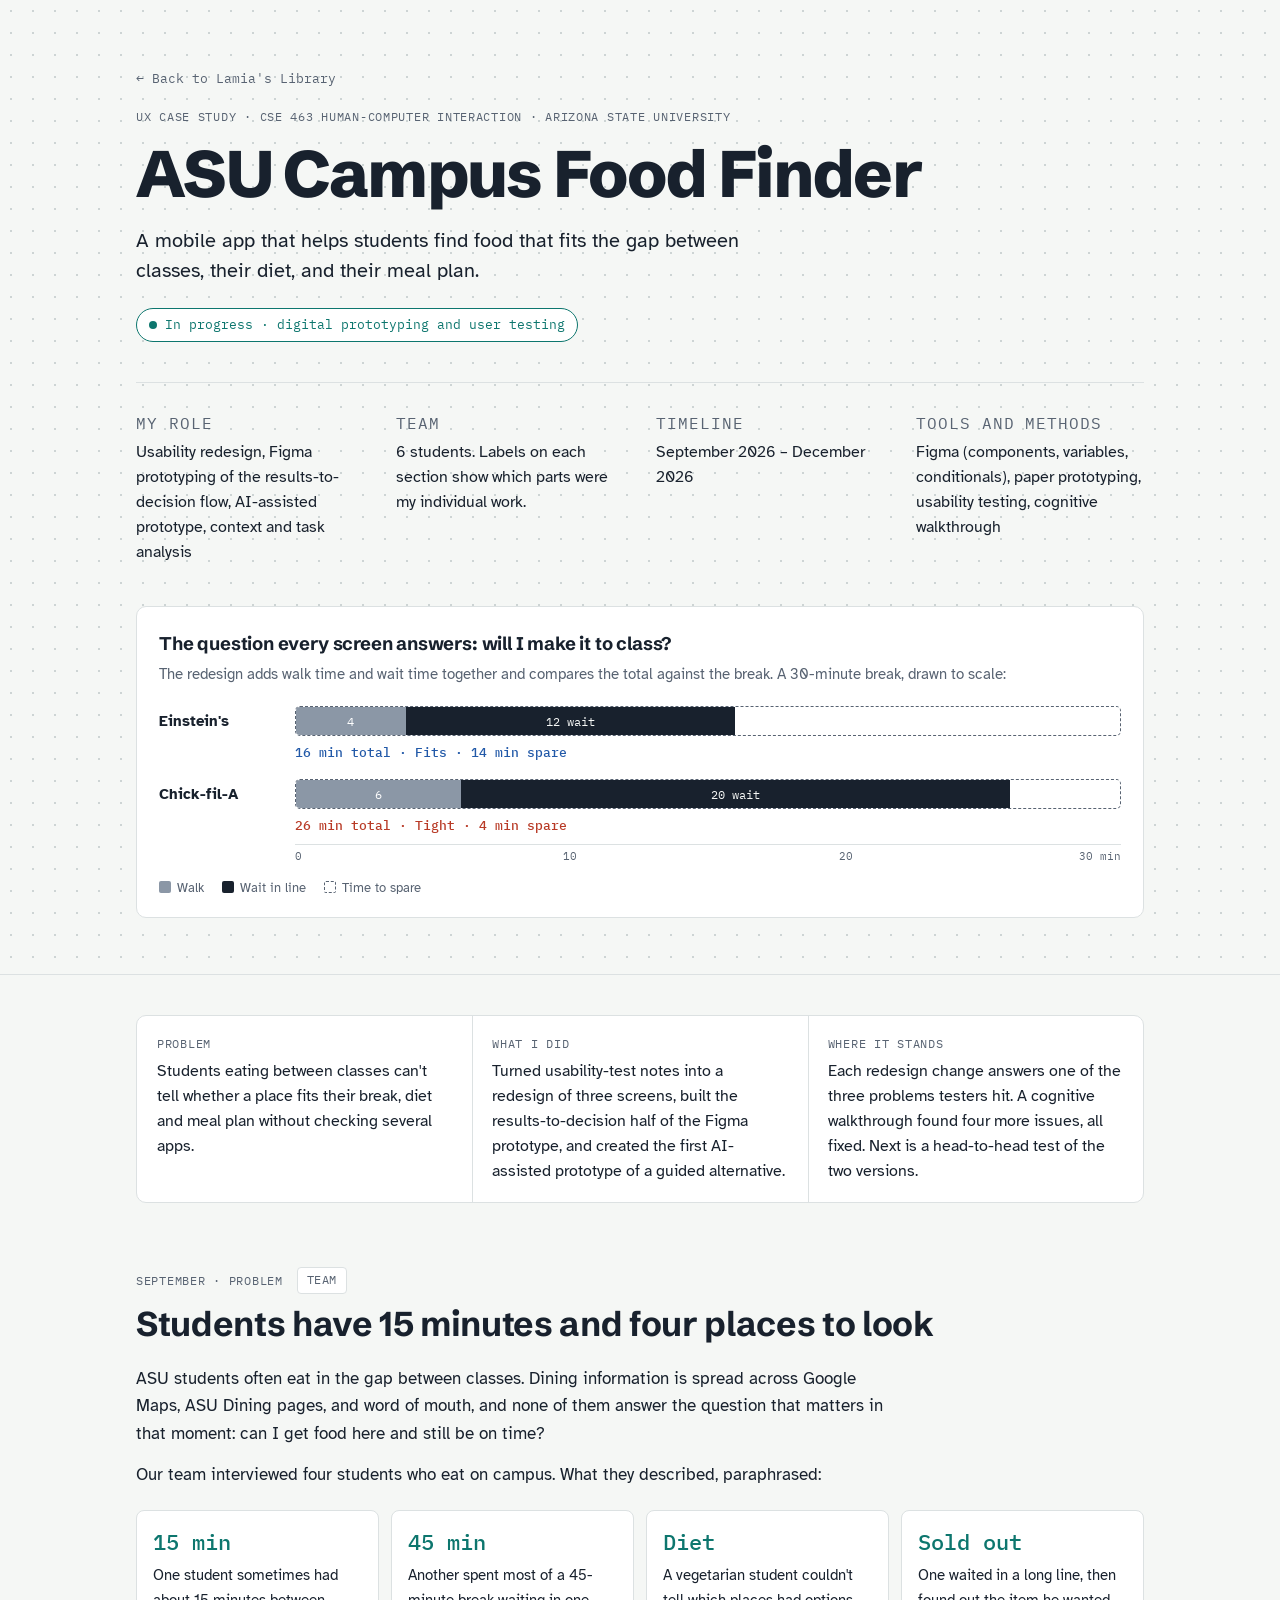
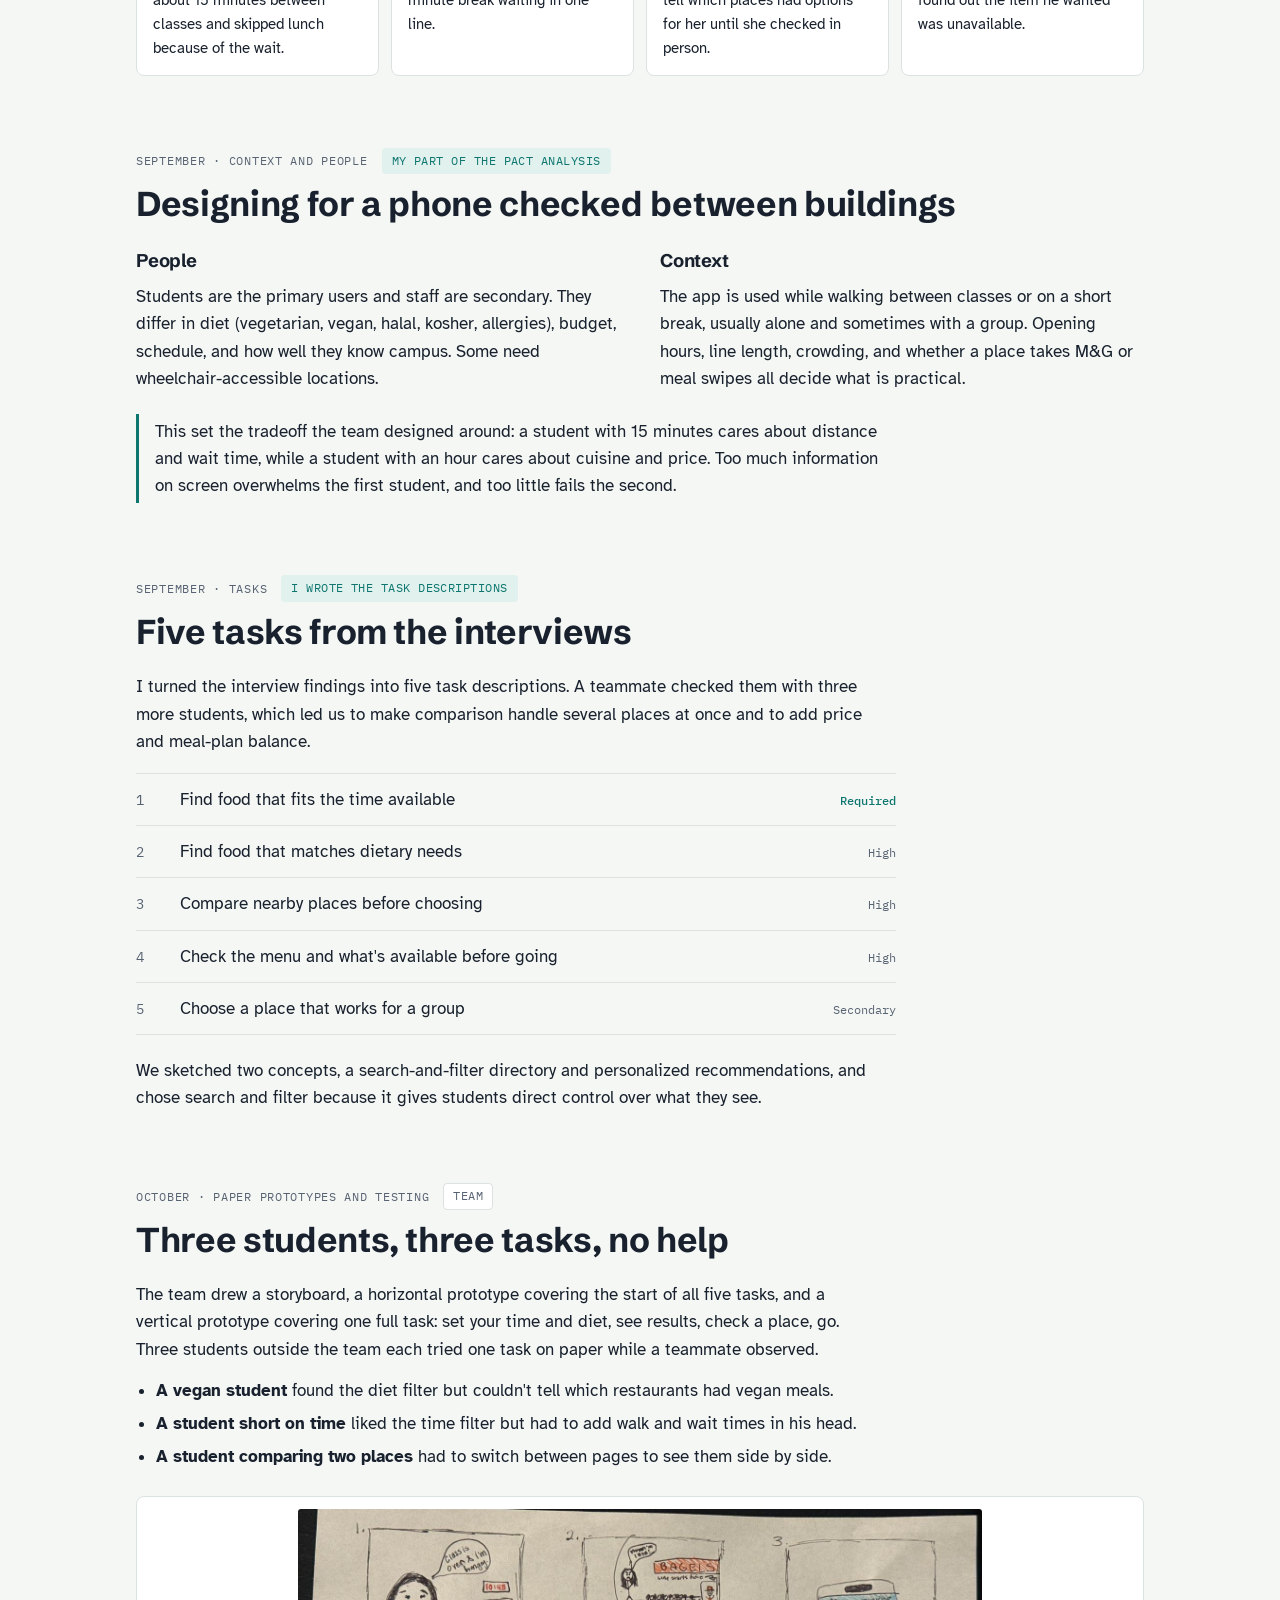
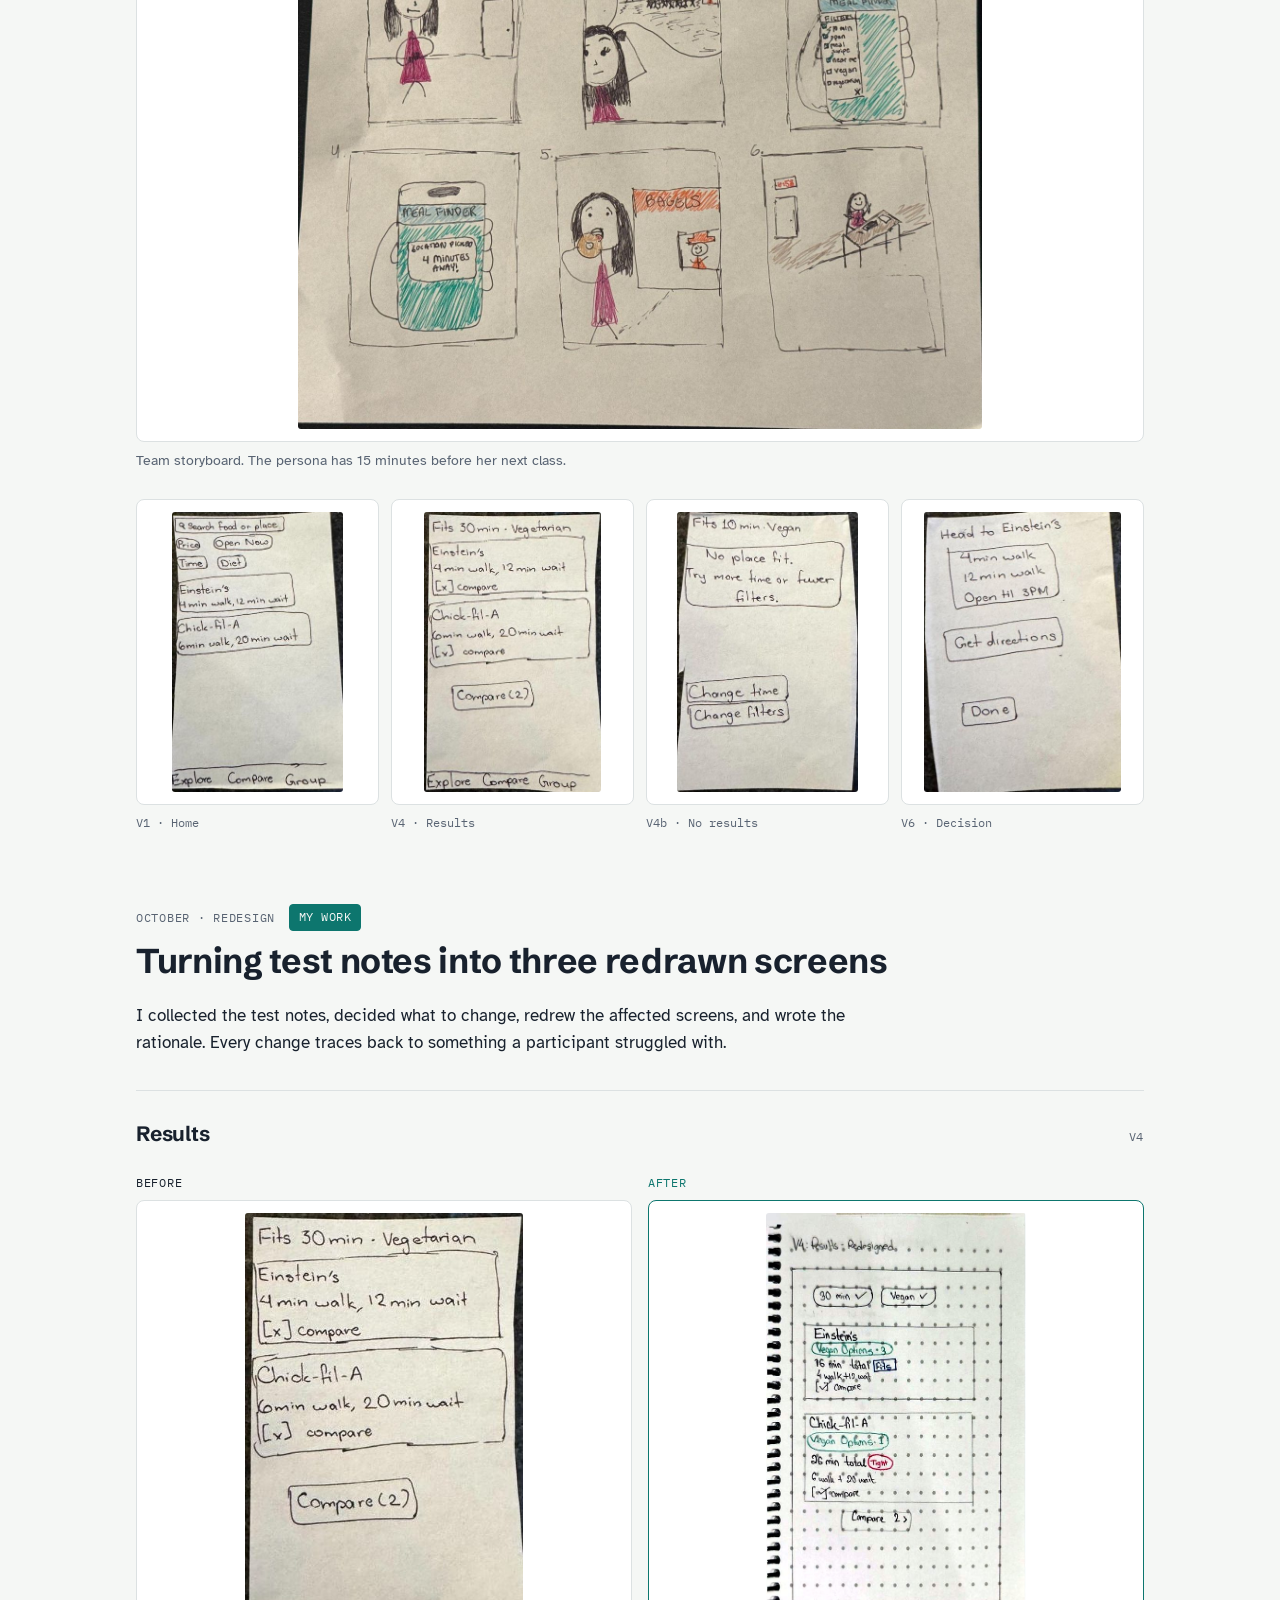
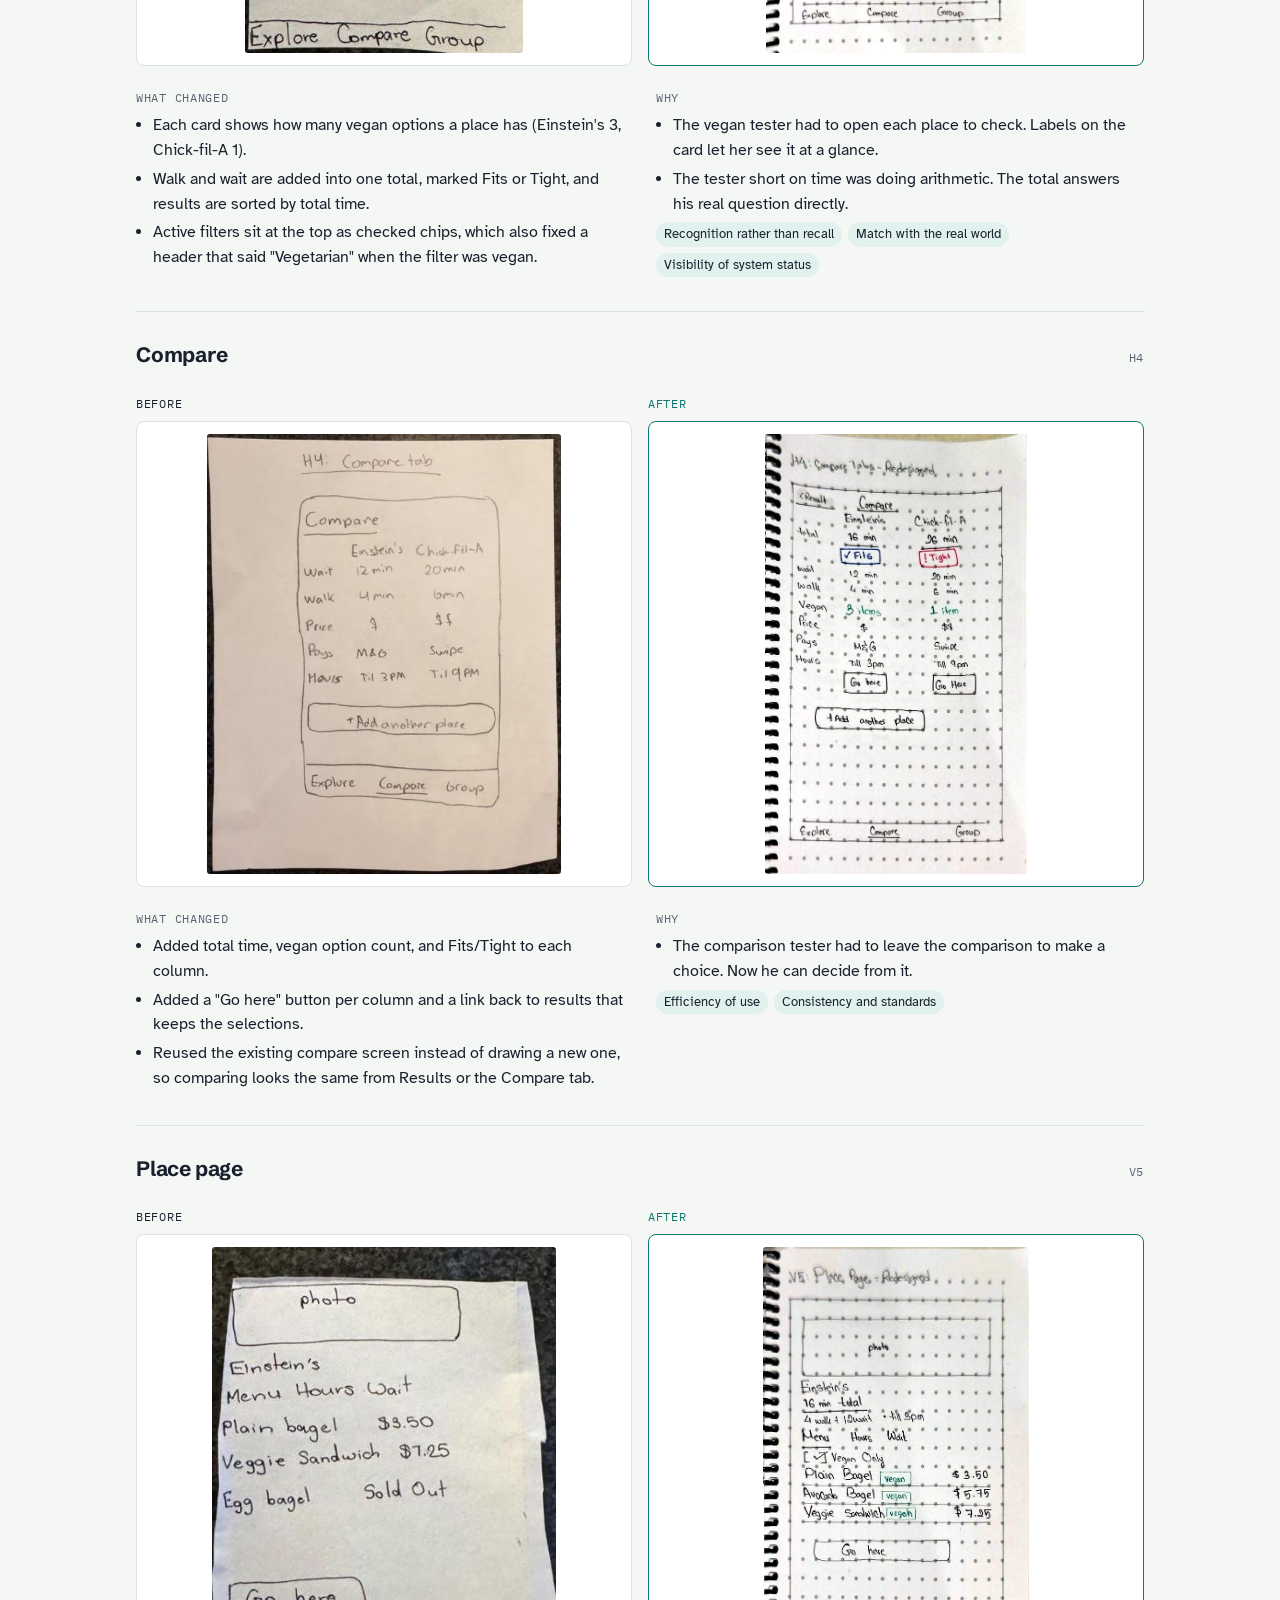
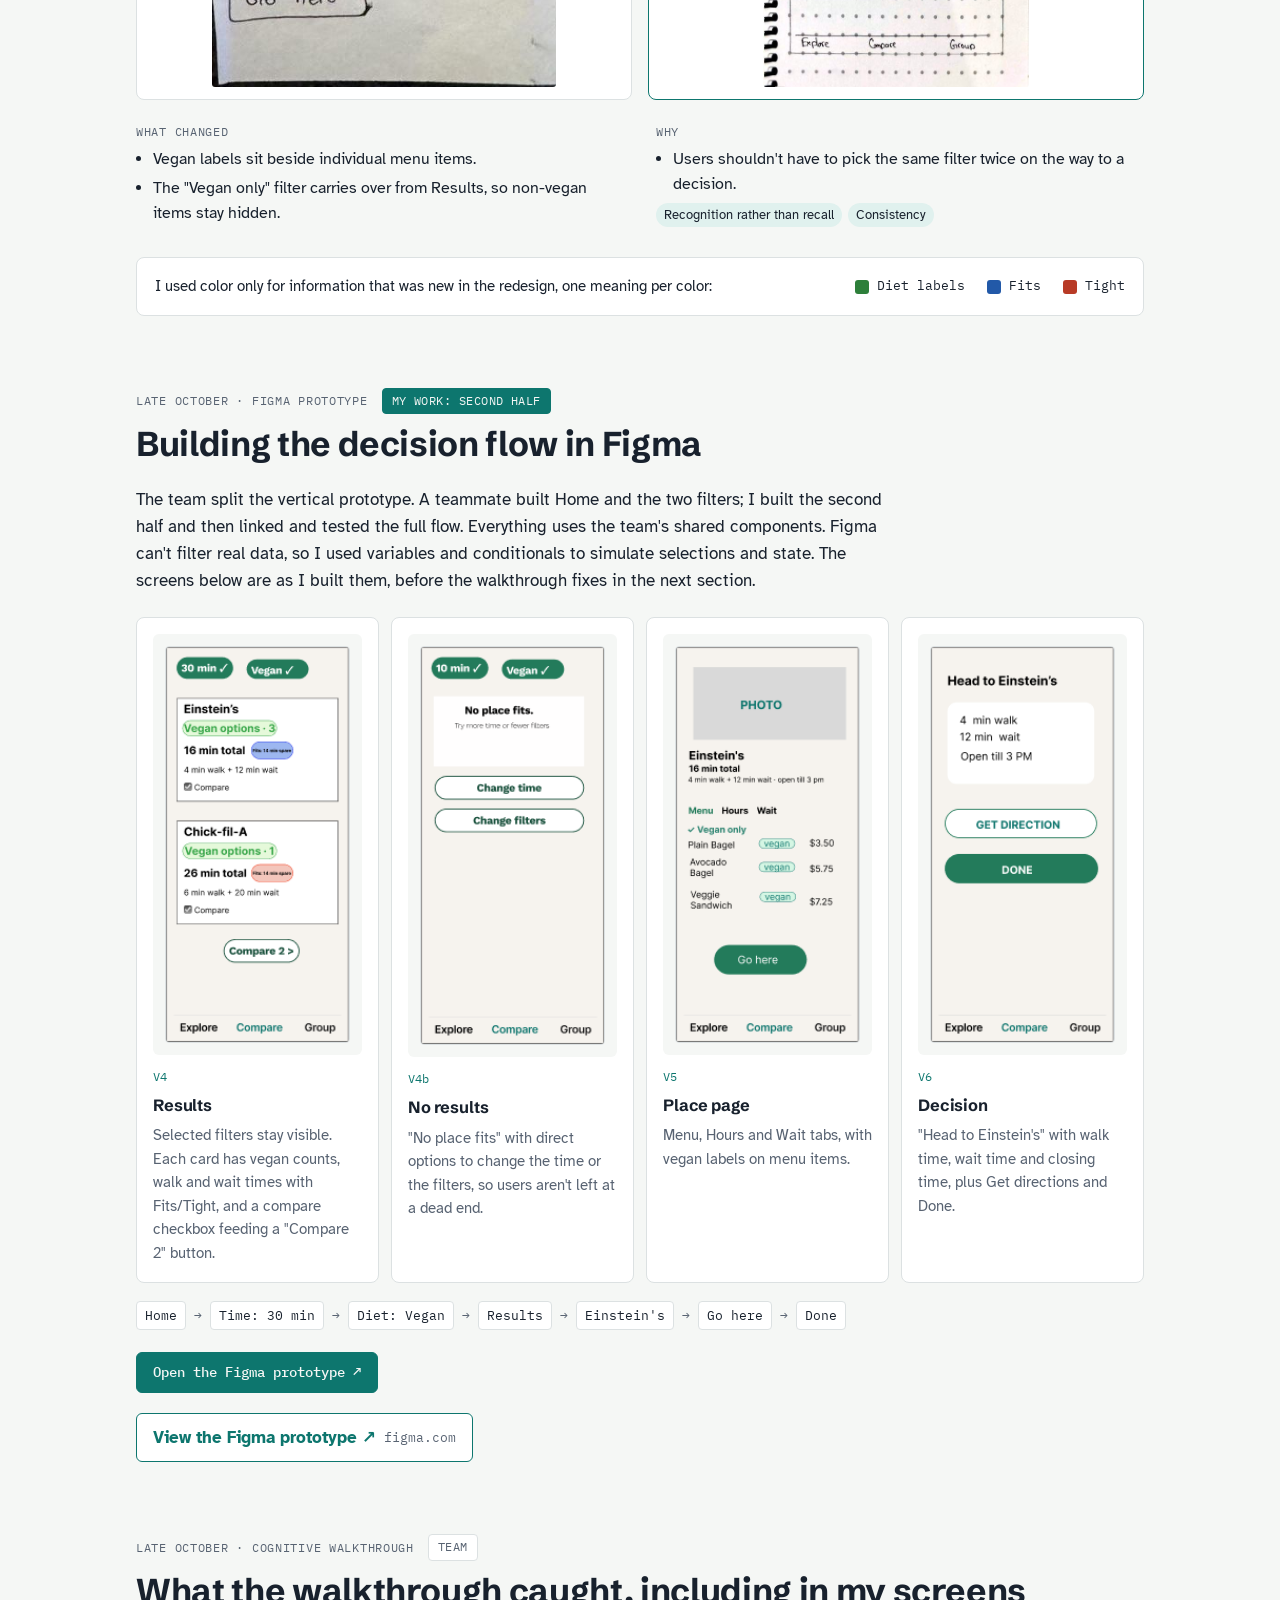
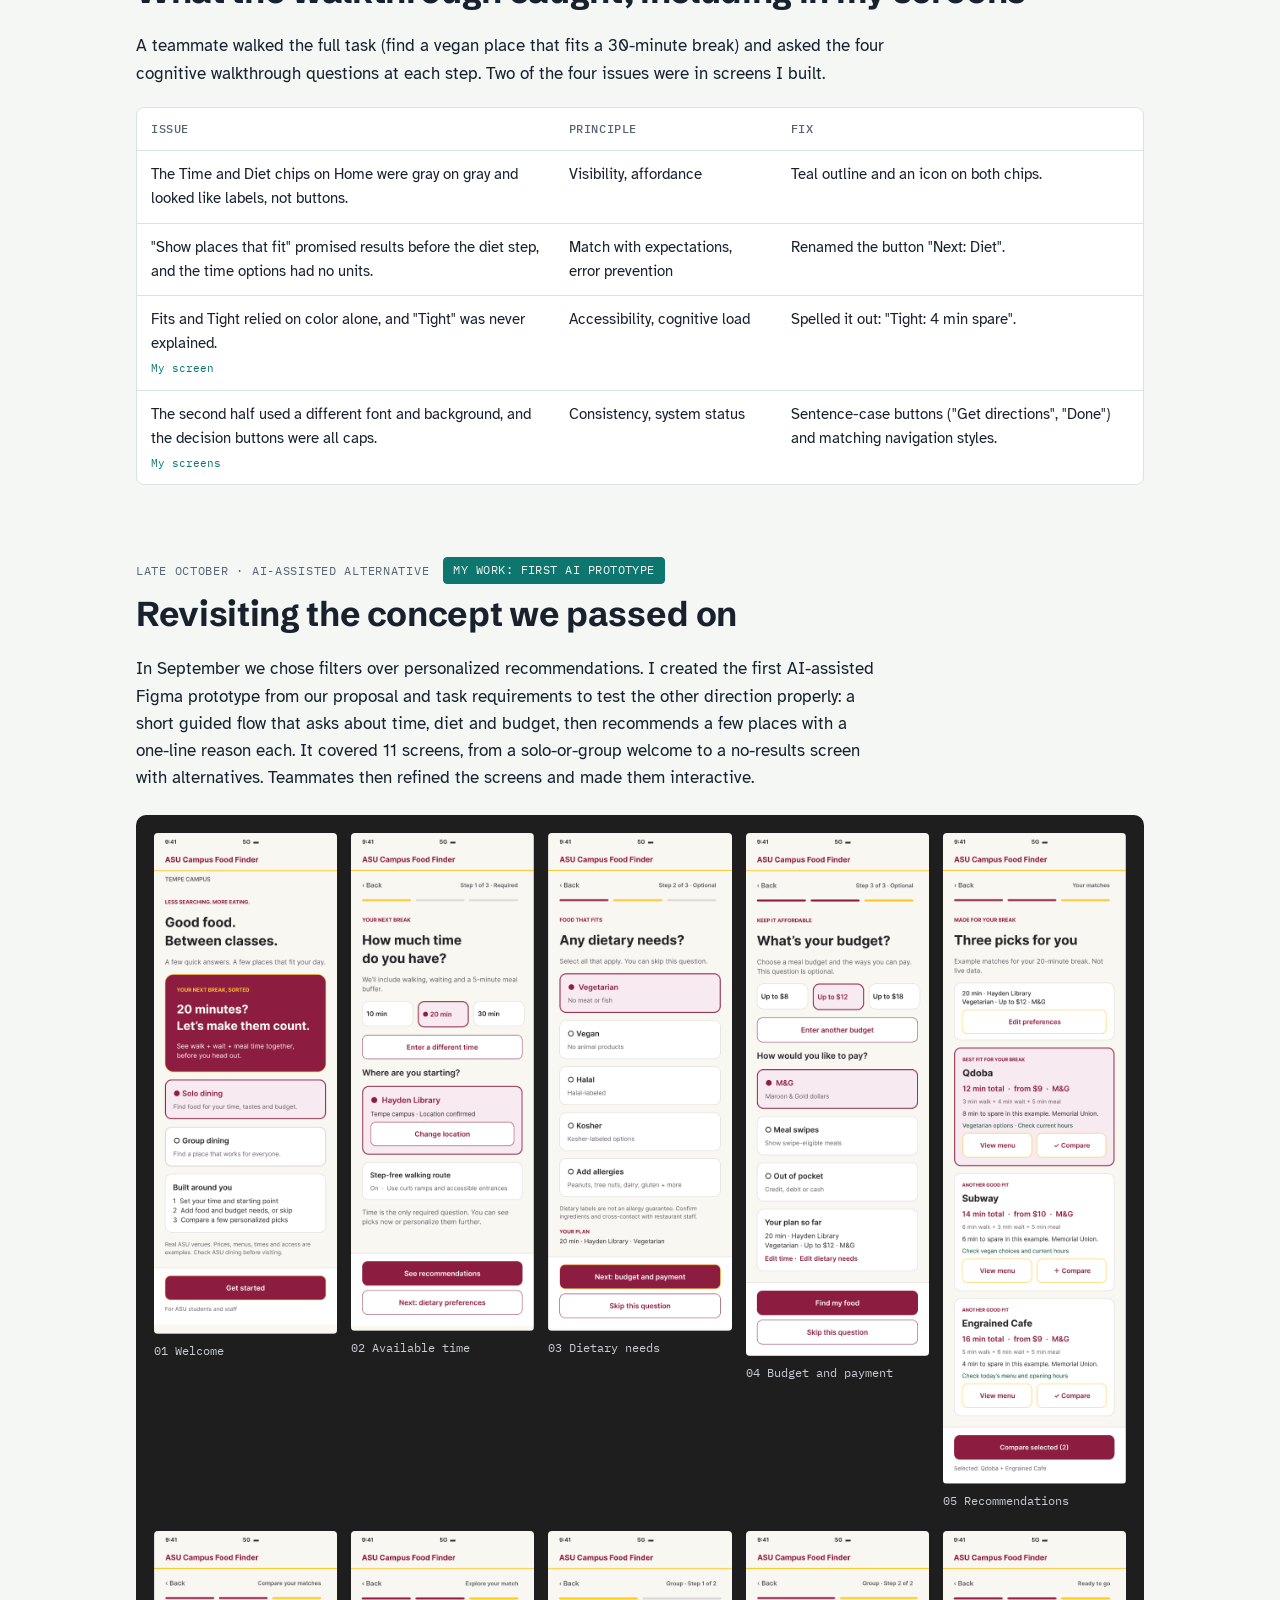
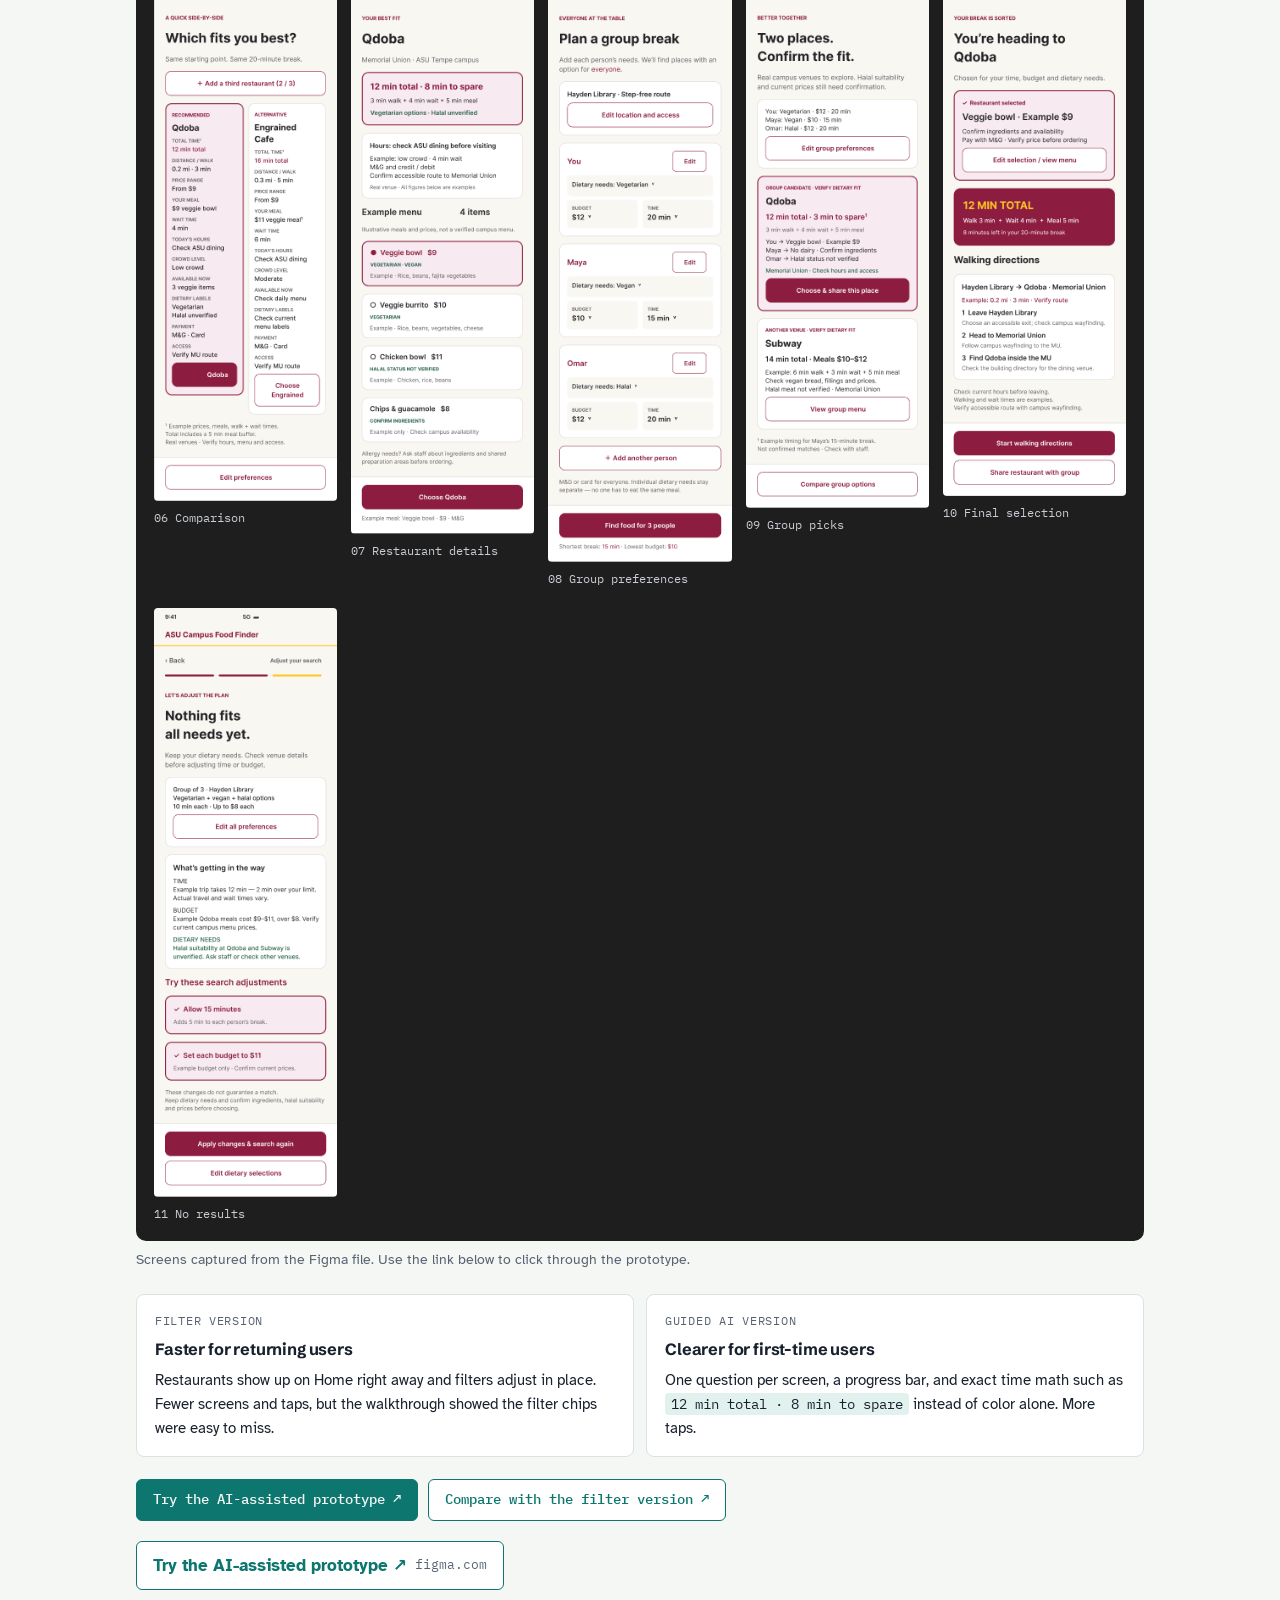
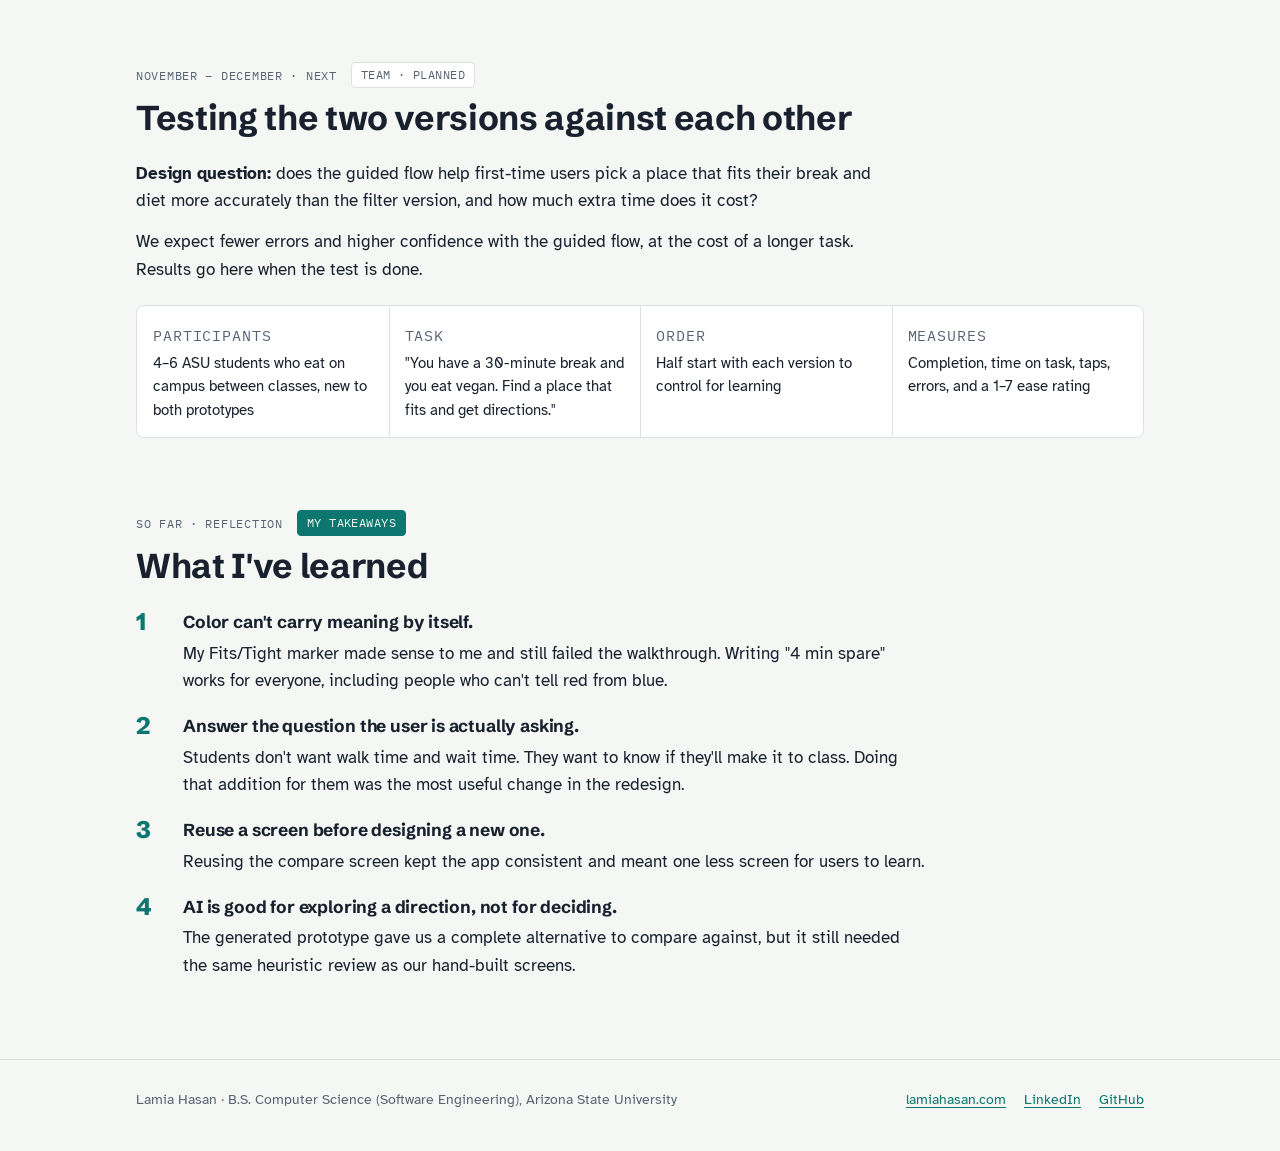
==== food-finder/index.html @ cdff6148 "Add Food Finder case study" ====
<!doctype html>
<html lang="en">
<head>
<meta charset="utf-8">
<meta name="viewport" content="width=device-width, initial-scale=1, viewport-fit=cover">
<title>ASU Campus Food Finder · Lamia Hasan</title>
<meta name="description" content="UX case study by Lamia Hasan: ASU Campus Food Finder, a mobile app that helps students find food that fits the gap between classes.">
<link rel="preconnect" href="https://fonts.googleapis.com">
<link rel="preconnect" href="https://fonts.gstatic.com" crossorigin>
<link rel="stylesheet" href="https://fonts.googleapis.com/css2?family=Atkinson+Hyperlegible:ital,wght@0,400;0,700;1,400&family=IBM+Plex+Mono:wght@400;500&family=Schibsted+Grotesk:wght@600;700;800&display=swap">
<meta property="og:title" content="ASU Campus Food Finder · UX case study by Lamia Hasan">
<meta property="og:description" content="Research, paper-prototype testing, redesign, Figma prototyping and an AI-assisted alternative for a campus food app.">
<meta property="og:type" content="article">
<meta property="og:url" content="https://lamiahasan.com/food-finder/">
<style>:root{color-scheme:light}body{margin:0}img{max-width:100%}[hidden]{display:none!important}</style>
<style>
/* Layout: one reading column on a notebook dot-grid ground, widening to full-bleed rows for before/after sketches. Section labels carry date, stage and whose work it was. */
:root {
  --paper: #f5f7f5;
  --surface: #ffffff;
  --ink: #18212d;
  --muted: #586372;
  --rule: #dce1e2;
  --dot: #cdd4d4;
  --accent: #0d766e;
  --accent-soft: #e0f1ee;
  --diet: #2d7f3a;
  --fits: #2259a8;
  --tight: #b83a26;
  --walk: #8b97a6;
  --canvas: #1e1e1e;
  --canvas-text: #c9ced4;
  --f-display: "Schibsted Grotesk", "Helvetica Neue", Arial, sans-serif;
  --f-body: "Atkinson Hyperlegible", "Segoe UI", system-ui, sans-serif;
  --f-mono: "IBM Plex Mono", ui-monospace, "SF Mono", Menlo, monospace;
}
@media (prefers-color-scheme: dark) {
  :root:not([data-theme="light"]) {
    --paper: #12161b; --surface: #1a2027; --ink: #e6e9ed; --muted: #9ba5b2; --rule: #2b333c; --dot: #252c34;
    --accent: #45c2b1; --accent-soft: #163330; --diet: #6fc27c; --fits: #7ea9ee; --tight: #f08a74; --walk: #6c7888;
    color-scheme: dark;
  }
}
:root[data-theme="dark"] {
  --paper: #12161b; --surface: #1a2027; --ink: #e6e9ed; --muted: #9ba5b2; --rule: #2b333c; --dot: #252c34;
  --accent: #45c2b1; --accent-soft: #163330; --diet: #6fc27c; --fits: #7ea9ee; --tight: #f08a74; --walk: #6c7888;
  color-scheme: dark;
}

* { box-sizing: border-box; }
body {
  background: var(--paper);
  color: var(--ink);
  font-family: var(--f-body);
  font-size: 1.0625rem;
  line-height: 1.6;
  -webkit-font-smoothing: antialiased;
}
.wrap {
  max-width: 1040px;
  margin: 0 auto;
  padding-left: max(16px, env(safe-area-inset-left, 0px));
  padding-right: max(16px, env(safe-area-inset-right, 0px));
}
.col { max-width: 68ch; }
h1, h2, h3 { font-family: var(--f-display); text-wrap: balance; margin: 0; letter-spacing: -0.01em; }
p { margin: 0; }
a { color: var(--accent); text-underline-offset: 3px; }
a:focus-visible { outline: 2px solid var(--accent); outline-offset: 3px; border-radius: 2px; }
.mono { font-family: var(--f-mono); }
.label {
  font-family: var(--f-mono); font-size: 0.75rem; letter-spacing: 0.06em; text-transform: uppercase; color: var(--muted);
}

/* Hero */
.hero {
  background-image: radial-gradient(var(--dot) 1.2px, transparent 1.3px);
  background-size: 22px 22px;
  border-bottom: 1px solid var(--rule);
}
.hero .wrap { padding-block: 64px 56px; display: grid; gap: 40px; }
.hero h1 { font-size: clamp(2.4rem, 6vw, 4.1rem); font-weight: 800; line-height: 1.02; letter-spacing: -0.025em; }
.lede { font-size: 1.25rem; line-height: 1.5; max-width: 52ch; margin-top: 18px; }
.status {
  display: inline-flex; align-items: center; gap: 8px; margin-top: 22px;
  font-family: var(--f-mono); font-size: 0.8rem; padding: 6px 12px; border-radius: 999px;
  border: 1px solid var(--accent); color: var(--accent); background: var(--surface);
}
.status::before { content: ""; width: 8px; height: 8px; border-radius: 50%; background: var(--accent); }
.meta {
  display: grid; grid-template-columns: repeat(auto-fit, minmax(200px, 1fr)); gap: 20px 32px;
  border-top: 1px solid var(--rule); padding-top: 24px;
}
.meta div { min-width: 0; }
.meta p { margin-top: 4px; font-size: 0.98rem; }

/* Time budget: the app's core idea, drawn to scale (30-minute break) */
.budget { background: var(--surface); border: 1px solid var(--rule); border-radius: 10px; padding: 22px 22px 18px; }
.budget h2 { font-size: 1.15rem; font-weight: 700; }
.budget > p { color: var(--muted); font-size: 0.95rem; margin-top: 4px; }
.brows { display: grid; gap: 16px; margin-top: 20px; }
.brow { display: grid; grid-template-columns: 7.5rem 1fr; gap: 6px 16px; align-items: center; }
.brow .name { font-weight: 700; font-size: 0.95rem; }
.bar { display: flex; height: 30px; border-radius: 5px; overflow: hidden; border: 1px dashed var(--muted); }
.seg { display: flex; align-items: center; justify-content: center; font-family: var(--f-mono); font-size: 0.75rem; white-space: nowrap; overflow: hidden; }
.seg.walk { background: var(--walk); color: #fff; }
.seg.wait { background: var(--ink); color: var(--paper); }
.seg.spare { color: var(--muted); }
.verdict { grid-column: 2; font-family: var(--f-mono); font-size: 0.82rem; font-weight: 500; }
.verdict.fits { color: var(--fits); }
.verdict.tight { color: var(--tight); }
.scale { display: grid; grid-template-columns: 7.5rem 1fr; gap: 16px; margin-top: 8px; }
.ticks { position: relative; height: 1.2rem; border-top: 1px solid var(--rule); }
.ticks span { position: absolute; top: 3px; white-space: nowrap; transform: translateX(-50%); font-family: var(--f-mono); font-size: 0.7rem; color: var(--muted); }
.ticks span:first-child { transform: none; }
.ticks span:last-child { transform: translateX(-100%); }
.key { display: flex; flex-wrap: wrap; gap: 6px 18px; margin-top: 14px; font-size: 0.82rem; color: var(--muted); }
.key i { display: inline-block; width: 12px; height: 12px; border-radius: 2px; margin-right: 6px; vertical-align: -1px; }

/* Sections */
section { padding-block: 64px 8px; }
.shead { display: grid; gap: 10px; margin-bottom: 22px; }
.shead .row { display: flex; flex-wrap: wrap; gap: 8px 14px; align-items: center; }
.shead h2 { font-size: clamp(1.6rem, 3.2vw, 2.15rem); font-weight: 700; line-height: 1.15; }
.who {
  font-family: var(--f-mono); font-size: 0.72rem; letter-spacing: 0.04em; text-transform: uppercase;
  padding: 3px 9px; border-radius: 4px; border: 1px solid var(--accent); white-space: nowrap;
}
.who.mine { background: var(--accent); color: var(--paper); }
.who.team { color: var(--muted); border-color: var(--rule); background: var(--surface); }
.who.part { color: var(--accent); background: var(--accent-soft); border-color: transparent; }
.prose { display: grid; gap: 14px; }
.prose ul { margin: 0; padding-left: 1.2em; display: grid; gap: 6px; }
h3 { font-size: 1.15rem; font-weight: 700; }

.evidence { display: grid; grid-template-columns: repeat(auto-fit, minmax(220px, 1fr)); gap: 12px; margin-top: 22px; }
.evidence div { background: var(--surface); border: 1px solid var(--rule); border-radius: 8px; padding: 14px 16px; font-size: 0.95rem; }
.evidence b { display: block; font-family: var(--f-mono); font-weight: 500; font-size: 1.35rem; margin-bottom: 4px; color: var(--accent); }

.twocol { display: grid; grid-template-columns: repeat(auto-fit, minmax(260px, 1fr)); gap: 24px 40px; margin-top: 8px; }
.twocol > div { min-width: 0; display: grid; gap: 8px; align-content: start; }
.callout { border-left: 3px solid var(--accent); padding: 4px 0 4px 16px; margin-top: 22px; max-width: 68ch; }

.tasks { list-style: none; margin: 18px 0 0; padding: 0; border-top: 1px solid var(--rule); max-width: 760px; }
.tasks li { display: grid; grid-template-columns: 2rem 1fr auto; gap: 12px; padding: 12px 0; border-bottom: 1px solid var(--rule); align-items: baseline; }
.tasks .n { font-family: var(--f-mono); color: var(--muted); font-size: 0.85rem; }
.tasks .pri { font-family: var(--f-mono); font-size: 0.75rem; color: var(--muted); text-align: right; }
.tasks .pri.req { color: var(--accent); font-weight: 500; }

/* Figures */
figure { margin: 0; }
.frame { background: var(--surface); border: 1px solid var(--rule); border-radius: 8px; padding: 12px; display: flex; justify-content: center; align-items: center; }
.frame img { display: block; width: auto; max-width: 100%; height: auto; max-height: 440px; border-radius: 3px; }
figcaption { font-size: 0.88rem; color: var(--muted); margin-top: 8px; }
.wide { margin-top: 26px; }
.wide .frame img { max-height: 520px; }
.strip { display: grid; grid-template-columns: repeat(4, minmax(0, 1fr)); gap: 12px; margin-top: 26px; }
.strip .frame img { max-height: 280px; }
.strip figcaption { font-family: var(--f-mono); font-size: 0.75rem; }

.ba { display: grid; gap: 22px; margin-top: 34px; padding-top: 26px; border-top: 1px solid var(--rule); }
.ba:first-of-type { border-top: 0; padding-top: 0; }
.ba-head { display: flex; flex-wrap: wrap; justify-content: space-between; gap: 6px 16px; align-items: baseline; }
.ba-head h3 { font-size: 1.3rem; }
.ba-pair { display: grid; grid-template-columns: 1fr 1fr; gap: 16px; }
.ba-pair figure { min-width: 0; display: grid; gap: 8px; align-content: start; }
.ba-pair .label { color: var(--ink); }
.ba-pair .after .label { color: var(--accent); }
.ba-pair .after .frame { border-color: var(--accent); }
.ba-notes { display: grid; grid-template-columns: repeat(auto-fit, minmax(240px, 1fr)); gap: 16px 32px; }
.ba-notes > div { min-width: 0; }
.ba-notes ul { margin: 6px 0 0; padding-left: 1.1em; display: grid; gap: 4px; font-size: 0.97rem; }
.principle { display: flex; flex-wrap: wrap; gap: 6px; margin-top: 6px; }
.principle span { font-size: 0.8rem; padding: 2px 8px; border-radius: 999px; background: var(--accent-soft); color: var(--ink); }

.swatches { display: flex; flex-wrap: wrap; gap: 10px 22px; margin-top: 30px; padding: 16px 18px; background: var(--surface); border: 1px solid var(--rule); border-radius: 8px; align-items: center; }
.swatches p { flex: 1 1 260px; font-size: 0.95rem; }
.sw { display: inline-flex; align-items: center; gap: 8px; font-family: var(--f-mono); font-size: 0.8rem; }
.sw i { width: 14px; height: 14px; border-radius: 3px; display: inline-block; }

.screens { display: grid; grid-template-columns: repeat(auto-fit, minmax(210px, 1fr)); gap: 12px; margin-top: 22px; }
.screen { background: var(--surface); border: 1px solid var(--rule); border-radius: 8px; padding: 16px; display: grid; gap: 6px; align-content: start; }
.screen .id { font-family: var(--f-mono); font-size: 0.75rem; color: var(--accent); }
.screen .shot { display: flex; justify-content: center; padding: 12px; margin-bottom: 6px; background: var(--paper); border-radius: 6px; }
.screen .shot img { display: block; width: 100%; max-width: 200px; height: auto; border: 1px solid var(--rule); border-radius: 4px; }
.screen h3 { font-size: 1.02rem; }
.screen p { font-size: 0.92rem; color: var(--muted); }
.flow { margin-top: 18px; font-family: var(--f-mono); font-size: 0.82rem; color: var(--muted); display: flex; flex-wrap: wrap; gap: 6px 8px; align-items: center; }
.flow span { background: var(--surface); border: 1px solid var(--rule); border-radius: 4px; padding: 3px 8px; color: var(--ink); }
.links-row { display: flex; flex-wrap: wrap; gap: 10px; margin-top: 22px; }
.linkbtn { display: inline-flex; align-items: center; gap: 8px; padding: 9px 16px; border-radius: 6px; border: 1px solid var(--accent); background: var(--accent); color: var(--paper); font-family: var(--f-mono); font-size: 0.85rem; font-weight: 500; text-decoration: none; }
.linkbtn.ghost { background: var(--surface); color: var(--accent); }
.linkbtn:hover { filter: brightness(1.08); }
.linkbtn:focus-visible { outline: 2px solid var(--accent); outline-offset: 3px; }
.proto-link { display: inline-flex; align-items: center; gap: 8px; margin-top: 20px; padding: 10px 16px; border: 1px solid var(--accent); border-radius: 6px; background: var(--surface); color: var(--accent); font-weight: 700; text-decoration: none; }
.proto-link:hover { background: var(--accent-soft); }
.proto-link span { font-family: var(--f-mono); font-weight: 400; font-size: 0.8rem; color: var(--muted); }

.tablewrap { overflow-x: auto; margin-top: 20px; border: 1px solid var(--rule); border-radius: 8px; background: var(--surface); }
table { border-collapse: collapse; width: 100%; min-width: 640px; font-size: 0.93rem; }
th, td { text-align: left; vertical-align: top; padding: 12px 14px; border-bottom: 1px solid var(--rule); }
th { font-family: var(--f-mono); font-weight: 500; font-size: 0.72rem; letter-spacing: 0.05em; text-transform: uppercase; color: var(--muted); }
tr:last-child td { border-bottom: 0; }
td .mine-tag { font-family: var(--f-mono); font-size: 0.7rem; color: var(--accent); display: block; margin-top: 4px; }

.compare { display: grid; grid-template-columns: repeat(auto-fit, minmax(260px, 1fr)); gap: 12px; margin-top: 22px; }
.compare > div { background: var(--surface); border: 1px solid var(--rule); border-radius: 8px; padding: 16px 18px; display: grid; gap: 6px; align-content: start; }
.compare h3 { font-size: 1.02rem; }
.compare p { font-size: 0.94rem; }
.example { font-family: var(--f-mono); font-size: 0.85rem; background: var(--accent-soft); padding: 2px 6px; border-radius: 4px; white-space: nowrap; }

.plan { display: grid; grid-template-columns: repeat(auto-fit, minmax(180px, 1fr)); gap: 0; margin-top: 22px; border: 1px solid var(--rule); border-radius: 8px; background: var(--surface); overflow: hidden; }
.plan > div { padding: 14px 16px; border-right: 1px solid var(--rule); border-bottom: 1px solid var(--rule); margin: 0 -1px -1px 0; }
.plan p { font-size: 0.93rem; margin-top: 4px; }

.learned { display: grid; gap: 18px; margin-top: 8px; max-width: 72ch; counter-reset: l; }
.learned div { display: grid; grid-template-columns: 2.2rem 1fr; gap: 4px 12px; }
.learned div::before { counter-increment: l; content: counter(l); font-family: var(--f-display); font-weight: 800; font-size: 1.5rem; color: var(--accent); line-height: 1.2; grid-row: span 2; }
.learned h3 { font-size: 1.08rem; }

footer { margin-top: 72px; border-top: 1px solid var(--rule); }
footer .wrap { padding-block: 28px 40px; display: flex; flex-wrap: wrap; gap: 10px 28px; justify-content: space-between; font-size: 0.9rem; color: var(--muted); }
footer .links { display: flex; flex-wrap: wrap; gap: 6px 18px; }

@media (max-width: 640px) {
  .hero .wrap { padding-block: 44px 40px; }
  .brow, .scale { grid-template-columns: 1fr; }
  .scale > span { display: none; }
  .verdict { grid-column: 1; }
  .strip { grid-template-columns: repeat(2, minmax(0, 1fr)); }
  .ba-pair { grid-template-columns: 1fr; }
  .tasks li { grid-template-columns: 1.6rem 1fr; }
  .tasks .pri { grid-column: 2; text-align: left; }
  section { padding-block: 48px 4px; }
}
#summary { padding-block: 40px 0; }
.glance { display: grid; grid-template-columns: repeat(auto-fit, minmax(240px, 1fr)); border: 1px solid var(--rule); border-radius: 10px; background: var(--surface); overflow: hidden; }
.glance > div { min-width: 0; padding: 18px 20px; border-right: 1px solid var(--rule); border-bottom: 1px solid var(--rule); margin: 0 -1px -1px 0; display: grid; gap: 6px; align-content: start; }
.glance p:not(.label) { font-size: 0.98rem; }
.shots { display: grid; grid-template-columns: repeat(auto-fill, minmax(160px, 1fr)); gap: 20px 14px; margin-top: 24px; padding: 18px; background: var(--canvas); border-radius: 10px; }
.shots figure { min-width: 0; display: grid; gap: 8px; align-content: start; }
.shots img { display: block; width: 100%; height: auto; border-radius: 4px; }
.shots figcaption { margin: 0; font-family: var(--f-mono); font-size: 0.72rem; color: var(--canvas-text); }
.shots-note { font-size: 0.88rem; color: var(--muted); margin-top: 8px; }
@media (max-width: 640px) { .shots { grid-template-columns: repeat(2, minmax(0, 1fr)); padding: 12px; } }
.backlink { display: inline-flex; align-items: center; gap: 6px; font-family: var(--f-mono); font-size: 0.8rem; color: var(--muted); text-decoration: none; margin-bottom: 18px; }
.backlink:hover { color: var(--accent); }
@media print {
  section { padding-block: 34px 0; }
  .hero .wrap { padding-block: 32px 28px; gap: 28px; }
  .shead, h2, h3, .ba-head { break-after: avoid; }
  .ba, .budget, figure, .screen, .compare > div, .evidence, .glance, .tablewrap, .plan, .learned div, .tasks li, .twocol, .callout, .swatches, .links-row, .strip { break-inside: avoid; }
  .frame img { max-height: 330px; }
  .wide .frame img { max-height: 360px; }
  .strip .frame img { max-height: 200px; }
  .shots { grid-template-columns: repeat(11, minmax(0, 1fr)); gap: 10px 6px; padding: 10px; break-inside: avoid; align-items: start; }
  .shots figcaption { font-size: 0.62rem; }
  #walkthrough { break-inside: avoid; }
  .ba { margin-top: 24px; padding-top: 18px; gap: 14px; }
  #redesign { break-before: page; }
  #next, #learned { padding-block: 24px 0; }
  footer { margin-top: 20px; break-inside: avoid; }
  footer .wrap { padding-block: 14px 0; }
}
@media (prefers-reduced-motion: reduce) { * { transition: none !important; animation: none !important; } }
</style>
</head>
<body>


<header class="hero">
  <div class="wrap">
    <div>
      <a class="backlink" href="/">← Back to Lamia's Library</a>
      <p class="label">UX case study · CSE 463 Human-Computer Interaction · Arizona State University</p>
      <h1 style="margin-top:14px">ASU Campus Food Finder</h1>
      <p class="lede">A mobile app that helps students find food that fits the gap between classes, their diet, and their meal plan.</p>
      <span class="status">In progress · digital prototyping and user testing</span>
    </div>

    <div class="meta">
      <div><p class="label">My role</p><p>Usability redesign, Figma prototyping of the results-to-decision flow, AI-assisted prototype, context and task analysis</p></div>
      <div><p class="label">Team</p><p>6 students. Labels on each section show which parts were my individual work.</p></div>
      <div><p class="label">Timeline</p><p>September 2026 – December 2026</p></div>
      <div><p class="label">Tools and methods</p><p>Figma (components, variables, conditionals), paper prototyping, usability testing, cognitive walkthrough</p></div>
    </div>

    <div class="budget" aria-labelledby="budget-title">
      <h2 id="budget-title">The question every screen answers: will I make it to class?</h2>
      <p>The redesign adds walk time and wait time together and compares the total against the break. A 30-minute break, drawn to scale:</p>
      <div class="brows">
        <div class="brow">
          <span class="name">Einstein's</span>
          <div class="bar" role="img" aria-label="4 minutes walking plus 12 minutes waiting, 16 of 30 minutes">
            <span class="seg walk" style="flex:0 0 13.333%">4</span>
            <span class="seg wait" style="flex:0 0 40%">12 wait</span>
            <span class="seg spare" style="flex:1 1 auto"></span>
          </div>
          <span class="verdict fits">16 min total · Fits · 14 min spare</span>
        </div>
        <div class="brow">
          <span class="name">Chick-fil-A</span>
          <div class="bar" role="img" aria-label="6 minutes walking plus 20 minutes waiting, 26 of 30 minutes">
            <span class="seg walk" style="flex:0 0 20%">6</span>
            <span class="seg wait" style="flex:0 0 66.667%">20 wait</span>
            <span class="seg spare" style="flex:1 1 auto"></span>
          </div>
          <span class="verdict tight">26 min total · Tight · 4 min spare</span>
        </div>
      </div>
      <div class="scale" aria-hidden="true">
        <span></span>
        <div class="ticks"><span style="left:0">0</span><span style="left:33.333%">10</span><span style="left:66.667%">20</span><span style="left:100%">30 min</span></div>
      </div>
      <div class="key"><span><i style="background:var(--walk)"></i>Walk</span><span><i style="background:var(--ink)"></i>Wait in line</span><span><i style="border:1px dashed var(--muted)"></i>Time to spare</span></div>
    </div>
  </div>
</header>

<main>
  <section class="wrap" id="summary" aria-label="Project summary">
    <div class="glance">
      <div><p class="label">Problem</p><p>Students eating between classes can't tell whether a place fits their break, diet and meal plan without checking several apps.</p></div>
      <div><p class="label">What I did</p><p>Turned usability-test notes into a redesign of three screens, built the results-to-decision half of the Figma prototype, and created the first AI-assisted prototype of a guided alternative.</p></div>
      <div><p class="label">Where it stands</p><p>Each redesign change answers one of the three problems testers hit. A cognitive walkthrough found four more issues, all fixed. Next is a head-to-head test of the two versions.</p></div>
    </div>
  </section>

  <section class="wrap" id="problem">
    <div class="shead">
      <div class="row"><span class="label">September · Problem</span><span class="who team">Team</span></div>
      <h2>Students have 15 minutes and four places to look</h2>
    </div>
    <div class="prose col">
      <p>ASU students often eat in the gap between classes. Dining information is spread across Google Maps, ASU Dining pages, and word of mouth, and none of them answer the question that matters in that moment: can I get food here and still be on time?</p>
      <p>Our team interviewed four students who eat on campus. What they described, paraphrased:</p>
    </div>
    <div class="evidence">
      <div><b>15 min</b>One student sometimes had about 15 minutes between classes and skipped lunch because of the wait.</div>
      <div><b>45 min</b>Another spent most of a 45-minute break waiting in one line.</div>
      <div><b>Diet</b>A vegetarian student couldn't tell which places had options for her until she checked in person.</div>
      <div><b>Sold out</b>One waited in a long line, then found out the item he wanted was unavailable.</div>
    </div>
  </section>

  <section class="wrap" id="context">
    <div class="shead">
      <div class="row"><span class="label">September · Context and people</span><span class="who part">My part of the PACT analysis</span></div>
      <h2>Designing for a phone checked between buildings</h2>
    </div>
    <div class="twocol">
      <div>
        <h3>People</h3>
        <p>Students are the primary users and staff are secondary. They differ in diet (vegetarian, vegan, halal, kosher, allergies), budget, schedule, and how well they know campus. Some need wheelchair-accessible locations.</p>
      </div>
      <div>
        <h3>Context</h3>
        <p>The app is used while walking between classes or on a short break, usually alone and sometimes with a group. Opening hours, line length, crowding, and whether a place takes M&amp;G or meal swipes all decide what is practical.</p>
      </div>
    </div>
    <p class="callout">This set the tradeoff the team designed around: a student with 15 minutes cares about distance and wait time, while a student with an hour cares about cuisine and price. Too much information on screen overwhelms the first student, and too little fails the second.</p>
  </section>

  <section class="wrap" id="tasks">
    <div class="shead">
      <div class="row"><span class="label">September · Tasks</span><span class="who part">I wrote the task descriptions</span></div>
      <h2>Five tasks from the interviews</h2>
    </div>
    <div class="prose col">
      <p>I turned the interview findings into five task descriptions. A teammate checked them with three more students, which led us to make comparison handle several places at once and to add price and meal-plan balance.</p>
    </div>
    <ol class="tasks">
      <li><span class="n">1</span><span>Find food that fits the time available</span><span class="pri req">Required</span></li>
      <li><span class="n">2</span><span>Find food that matches dietary needs</span><span class="pri">High</span></li>
      <li><span class="n">3</span><span>Compare nearby places before choosing</span><span class="pri">High</span></li>
      <li><span class="n">4</span><span>Check the menu and what's available before going</span><span class="pri">High</span></li>
      <li><span class="n">5</span><span>Choose a place that works for a group</span><span class="pri">Secondary</span></li>
    </ol>
    <div class="prose col" style="margin-top:22px">
      <p>We sketched two concepts, a search-and-filter directory and personalized recommendations, and chose search and filter because it gives students direct control over what they see.</p>
    </div>
  </section>

  <section class="wrap" id="paper">
    <div class="shead">
      <div class="row"><span class="label">October · Paper prototypes and testing</span><span class="who team">Team</span></div>
      <h2>Three students, three tasks, no help</h2>
    </div>
    <div class="prose col">
      <p>The team drew a storyboard, a horizontal prototype covering the start of all five tasks, and a vertical prototype covering one full task: set your time and diet, see results, check a place, go. Three students outside the team each tried one task on paper while a teammate observed.</p>
      <ul>
        <li><b>A vegan student</b> found the diet filter but couldn't tell which restaurants had vegan meals.</li>
        <li><b>A student short on time</b> liked the time filter but had to add walk and wait times in his head.</li>
        <li><b>A student comparing two places</b> had to switch between pages to see them side by side.</li>
      </ul>
    </div>
    <figure class="wide">
      <div class="frame"><img src="img/storyboard.jpg" width="1446" height="1100" alt="Six-panel hand-drawn storyboard: a student leaves class with 15 minutes, remembers a long bagel line that made her late, filters the app for short waits, picks a place with a 4-minute wait, eats while walking, and arrives on time."></div>
      <figcaption>Team storyboard. The persona has 15 minutes before her next class.</figcaption>
    </figure>
    <div class="strip">
      <figure><div class="frame"><img src="img/v1-home.jpg" width="353" height="581" alt="Paper home screen with search, Price, Open Now, Time and Diet filters, and two restaurant cards."></div><figcaption>V1 · Home</figcaption></figure>
      <figure><div class="frame"><img src="img/v4-before.jpg" width="359" height="570" alt="Paper results screen listing Einstein's and Chick-fil-A with walk and wait minutes and compare checkboxes."></div><figcaption>V4 · Results</figcaption></figure>
      <figure><div class="frame"><img src="img/v4b-before.jpg" width="375" height="579" alt="Paper screen reading No place fit, with buttons to change time or filters."></div><figcaption>V4b · No results</figcaption></figure>
      <figure><div class="frame"><img src="img/v6-before.jpg" width="416" height="592" alt="Paper screen titled Head to Einstein's showing walk time, wait time, opening hours, Get directions and Done."></div><figcaption>V6 · Decision</figcaption></figure>
    </div>
  </section>

  <section class="wrap" id="redesign">
    <div class="shead">
      <div class="row"><span class="label">October · Redesign</span><span class="who mine">My work</span></div>
      <h2>Turning test notes into three redrawn screens</h2>
    </div>
    <div class="prose col">
      <p>I collected the test notes, decided what to change, redrew the affected screens, and wrote the rationale. Every change traces back to something a participant struggled with.</p>
    </div>

    <div class="ba">
      <div class="ba-head"><h3>Results</h3><span class="label">V4</span></div>
      <div class="ba-pair">
        <figure><span class="label">Before</span><div class="frame"><img src="img/v4-before.jpg" width="359" height="570" alt="Original results: header reads Fits 30 min, Vegetarian. Each card lists walk minutes and wait minutes separately."></div></figure>
        <figure class="after"><span class="label">After</span><div class="frame"><img src="img/v4-after.jpg" width="563" height="955" alt="Redesigned results on dot-grid paper: checked chips for 30 min and Vegan at the top; Einstein's card shows Vegan options 3, 16 min total, Fits; Chick-fil-A shows Vegan options 1, 26 min total, Tight; a Compare 2 button."></div></figure>
      </div>
      <div class="ba-notes">
        <div><p class="label">What changed</p>
          <ul>
            <li>Each card shows how many vegan options a place has (Einstein's 3, Chick-fil-A 1).</li>
            <li>Walk and wait are added into one total, marked Fits or Tight, and results are sorted by total time.</li>
            <li>Active filters sit at the top as checked chips, which also fixed a header that said "Vegetarian" when the filter was vegan.</li>
          </ul></div>
        <div><p class="label">Why</p>
          <ul>
            <li>The vegan tester had to open each place to check. Labels on the card let her see it at a glance.</li>
            <li>The tester short on time was doing arithmetic. The total answers his real question directly.</li>
          </ul>
          <div class="principle"><span>Recognition rather than recall</span><span>Match with the real world</span><span>Visibility of system status</span></div></div>
      </div>
    </div>

    <div class="ba">
      <div class="ba-head"><h3>Compare</h3><span class="label">H4</span></div>
      <div class="ba-pair">
        <figure><span class="label">Before</span><div class="frame"><img src="img/compare-before.jpg" width="487" height="605" alt="Original compare screen: two columns, Einstein's and Chick-fil-A, with rows for wait, walk, price, payment and hours."></div></figure>
        <figure class="after"><span class="label">After</span><div class="frame"><img src="img/compare-after.jpg" width="568" height="955" alt="Redesigned compare screen with a back link to results, total time, vegan option counts, Fits and Tight markers, and a Go here button under each column."></div></figure>
      </div>
      <div class="ba-notes">
        <div><p class="label">What changed</p>
          <ul>
            <li>Added total time, vegan option count, and Fits/Tight to each column.</li>
            <li>Added a "Go here" button per column and a link back to results that keeps the selections.</li>
            <li>Reused the existing compare screen instead of drawing a new one, so comparing looks the same from Results or the Compare tab.</li>
          </ul></div>
        <div><p class="label">Why</p>
          <ul>
            <li>The comparison tester had to leave the comparison to make a choice. Now he can decide from it.</li>
          </ul>
          <div class="principle"><span>Efficiency of use</span><span>Consistency and standards</span></div></div>
      </div>
    </div>

    <div class="ba">
      <div class="ba-head"><h3>Place page</h3><span class="label">V5</span></div>
      <div class="ba-pair">
        <figure><span class="label">Before</span><div class="frame"><img src="img/place-before.jpg" width="393" height="503" alt="Original place page for Einstein's: Menu, Hours, Wait tabs and a menu list with prices, no dietary information."></div></figure>
        <figure class="after"><span class="label">After</span><div class="frame"><img src="img/place-after.jpg" width="577" height="955" alt="Redesigned place page: total time, a checked Vegan only toggle, and green vegan labels beside each menu item."></div></figure>
      </div>
      <div class="ba-notes">
        <div><p class="label">What changed</p>
          <ul>
            <li>Vegan labels sit beside individual menu items.</li>
            <li>The "Vegan only" filter carries over from Results, so non-vegan items stay hidden.</li>
          </ul></div>
        <div><p class="label">Why</p>
          <ul>
            <li>Users shouldn't have to pick the same filter twice on the way to a decision.</li>
          </ul>
          <div class="principle"><span>Recognition rather than recall</span><span>Consistency</span></div></div>
      </div>
    </div>

    <div class="swatches">
      <p>I used color only for information that was new in the redesign, one meaning per color:</p>
      <span class="sw"><i style="background:var(--diet)"></i>Diet labels</span>
      <span class="sw"><i style="background:var(--fits)"></i>Fits</span>
      <span class="sw"><i style="background:var(--tight)"></i>Tight</span>
    </div>
  </section>

  <section class="wrap" id="figma">
    <div class="shead">
      <div class="row"><span class="label">Late October · Figma prototype</span><span class="who mine">My work: second half</span></div>
      <h2>Building the decision flow in Figma</h2>
    </div>
    <div class="prose col">
      <p>The team split the vertical prototype. A teammate built Home and the two filters; I built the second half and then linked and tested the full flow. Everything uses the team's shared components. Figma can't filter real data, so I used variables and conditionals to simulate selections and state. The screens below are as I built them, before the walkthrough fixes in the next section.</p>
    </div>
    <div class="screens">
      <div class="screen"><div class="shot"><img src="img/a6-v4.png" width="174" height="376" alt="Figma results screen: checked chips for 30 min and Vegan; Einstein's card with Vegan options 3, 16 min total, a Fits pill, 4 min walk plus 12 min wait and a compare checkbox; Chick-fil-A with Vegan options 1, 26 min total and a Tight pill; a Compare 2 button."></div><span class="id">V4</span><h3>Results</h3><p>Selected filters stay visible. Each card has vegan counts, walk and wait times with Fits/Tight, and a compare checkbox feeding a "Compare 2" button.</p></div>
      <div class="screen"><div class="shot"><img src="img/a6-v4b.png" width="173" height="376" alt="Figma no-results screen: chips for 10 min and Vegan, the message No place fits. Try more time or fewer filters, and Change time and Change filters buttons."></div><span class="id">V4b</span><h3>No results</h3><p>"No place fits" with direct options to change the time or the filters, so users aren't left at a dead end.</p></div>
      <div class="screen"><div class="shot"><img src="img/a6-v5.png" width="174" height="376" alt="Figma place page for Einstein's: photo placeholder, 16 min total with walk, wait and closing time, Menu, Hours and Wait tabs, Vegan only checked, three menu items with vegan labels and prices, and a Go here button."></div><span class="id">V5</span><h3>Place page</h3><p>Menu, Hours and Wait tabs, with vegan labels on menu items.</p></div>
      <div class="screen"><div class="shot"><img src="img/a6-v6.png" width="174" height="376" alt="Figma decision screen titled Head to Einstein's with 4 min walk, 12 min wait, open till 3 PM, and Get direction and Done buttons."></div><span class="id">V6</span><h3>Decision</h3><p>"Head to Einstein's" with walk time, wait time and closing time, plus Get directions and Done.</p></div>
    </div>
    <div class="flow" aria-label="Prototype path">
      <span>Home</span>→<span>Time: 30 min</span>→<span>Diet: Vegan</span>→<span>Results</span>→<span>Einstein's</span>→<span>Go here</span>→<span>Done</span>
    </div>
    <div class="links-row">
      <a class="linkbtn" href="https://www.figma.com/design/1GvSLg7zbXxswCKU4gnt5L/CSE-463?node-id=195-1739&amp;p=f&amp;t=sn9uvZzKvbCGoTxF-0" target="_blank" rel="noopener">Open the Figma prototype ↗</a>
    </div>
    <a class="proto-link" href="https://www.figma.com/design/1GvSLg7zbXxswCKU4gnt5L/CSE-463?node-id=195-1739" target="_blank" rel="noopener">View the Figma prototype ↗ <span>figma.com</span></a>
  </section>

  <section class="wrap" id="walkthrough">
    <div class="shead">
      <div class="row"><span class="label">Late October · Cognitive walkthrough</span><span class="who team">Team</span></div>
      <h2>What the walkthrough caught, including in my screens</h2>
    </div>
    <div class="prose col">
      <p>A teammate walked the full task (find a vegan place that fits a 30-minute break) and asked the four cognitive walkthrough questions at each step. Two of the four issues were in screens I built.</p>
    </div>
    <div class="tablewrap">
      <table>
        <thead><tr><th>Issue</th><th>Principle</th><th>Fix</th></tr></thead>
        <tbody>
          <tr><td>The Time and Diet chips on Home were gray on gray and looked like labels, not buttons.</td><td>Visibility, affordance</td><td>Teal outline and an icon on both chips.</td></tr>
          <tr><td>"Show places that fit" promised results before the diet step, and the time options had no units.</td><td>Match with expectations, error prevention</td><td>Renamed the button "Next: Diet".</td></tr>
          <tr><td>Fits and Tight relied on color alone, and "Tight" was never explained.<span class="mine-tag">My screen</span></td><td>Accessibility, cognitive load</td><td>Spelled it out: "Tight: 4 min spare".</td></tr>
          <tr><td>The second half used a different font and background, and the decision buttons were all caps.<span class="mine-tag">My screens</span></td><td>Consistency, system status</td><td>Sentence-case buttons ("Get directions", "Done") and matching navigation styles.</td></tr>
        </tbody>
      </table>
    </div>
  </section>

  <section class="wrap" id="ai">
    <div class="shead">
      <div class="row"><span class="label">Late October · AI-assisted alternative</span><span class="who mine">My work: first AI prototype</span></div>
      <h2>Revisiting the concept we passed on</h2>
    </div>
    <div class="prose col">
      <p>In September we chose filters over personalized recommendations. I created the first AI-assisted Figma prototype from our proposal and task requirements to test the other direction properly: a short guided flow that asks about time, diet and budget, then recommends a few places with a one-line reason each. It covered 11 screens, from a solo-or-group welcome to a no-results screen with alternatives. Teammates then refined the screens and made them interactive.</p>
    </div>
    <div class="shots" role="list" aria-label="AI-assisted prototype screens">
      <figure role="listitem"><img src="img/ai-01.png" width="216" height="590" alt="Welcome screen with the headline Good food. Between classes., a 20-minutes callout, and Solo dining or Group dining options."><figcaption>01 Welcome</figcaption></figure>
      <figure role="listitem"><img src="img/ai-02.png" width="217" height="590" alt="Step 1 of 3, required: How much time do you have? with 10, 20 and 30 minute options, starting location Hayden Library, and a step-free route toggle."><figcaption>02 Available time</figcaption></figure>
      <figure role="listitem"><img src="img/ai-03.png" width="217" height="590" alt="Step 2 of 3, optional: Any dietary needs? with vegetarian, vegan, halal, kosher and allergy options and a Skip this question button."><figcaption>03 Dietary needs</figcaption></figure>
      <figure role="listitem"><img src="img/ai-04.png" width="216" height="616" alt="Step 3 of 3, optional: budget up to 8, 12 or 18 dollars, payment by M&amp;G, meal swipes or out of pocket, and a plan summary."><figcaption>04 Budget and payment</figcaption></figure>
      <figure role="listitem"><img src="img/ai-05.png" width="217" height="771" alt="Three picks for you: Qdoba at 12 minutes total from 9 dollars, Subway at 14, and Engrained Cafe at 16, each with walk, wait and meal times and minutes to spare."><figcaption>05 Recommendations</figcaption></figure>
      <figure role="listitem"><img src="img/ai-06.png" width="217" height="676" alt="Side-by-side comparison of Qdoba and Engrained Cafe: total time, distance, price, wait, hours, crowd level, dietary labels, payment and access."><figcaption>06 Comparison</figcaption></figure>
      <figure role="listitem"><img src="img/ai-07.png" width="216" height="711" alt="Qdoba details: 12 minutes total, 8 to spare, hours and crowd, and an example menu with vegetarian and vegan labels."><figcaption>07 Restaurant details</figcaption></figure>
      <figure role="listitem"><img src="img/ai-08.png" width="216" height="744" alt="Plan a group break: three people, each with dietary needs, budget and time, plus Add another person."><figcaption>08 Group preferences</figcaption></figure>
      <figure role="listitem"><img src="img/ai-09.png" width="217" height="684" alt="Two places that fit the group, Qdoba and Subway, with how each fits every person and what to verify."><figcaption>09 Group picks</figcaption></figure>
      <figure role="listitem"><img src="img/ai-10.png" width="216" height="667" alt="You're heading to Qdoba: selected meal, a 12-minute total broken into walk, wait and meal, and step-by-step walking directions."><figcaption>10 Final selection</figcaption></figure>
      <figure role="listitem"><img src="img/ai-11.png" width="216" height="694" alt="Nothing fits all needs yet: what's getting in the way for time, budget and diet, with suggested adjustments such as allowing 15 minutes."><figcaption>11 No results</figcaption></figure>
    </div>
    <p class="shots-note">Screens captured from the Figma file. Use the link below to click through the prototype.</p>
    <div class="compare">
      <div><span class="label">Filter version</span><h3>Faster for returning users</h3><p>Restaurants show up on Home right away and filters adjust in place. Fewer screens and taps, but the walkthrough showed the filter chips were easy to miss.</p></div>
      <div><span class="label">Guided AI version</span><h3>Clearer for first-time users</h3><p>One question per screen, a progress bar, and exact time math such as <span class="example">12 min total · 8 min to spare</span> instead of color alone. More taps.</p></div>
    </div>
    <div class="links-row">
      <a class="linkbtn" href="https://www.figma.com/proto/uNNEuMRX3PSGNKInEAsXdi/CSE-463---A7-AI-Prototype?node-id=20-8&amp;starting-point-node-id=20%3A8" target="_blank" rel="noopener">Try the AI-assisted prototype ↗</a>
      <a class="linkbtn ghost" href="https://www.figma.com/design/1GvSLg7zbXxswCKU4gnt5L/CSE-463?node-id=195-1739&amp;p=f&amp;t=sn9uvZzKvbCGoTxF-0" target="_blank" rel="noopener">Compare with the filter version ↗</a>
    </div>
    <a class="proto-link" href="https://www.figma.com/proto/uNNEuMRX3PSGNKInEAsXdi/CSE-463---A7-AI-Prototype?node-id=20-8&amp;starting-point-node-id=20%3A8" target="_blank" rel="noopener">Try the AI-assisted prototype ↗ <span>figma.com</span></a>
  </section>

  <section class="wrap" id="next">
    <div class="shead">
      <div class="row"><span class="label">November – December · Next</span><span class="who team">Team · planned</span></div>
      <h2>Testing the two versions against each other</h2>
    </div>
    <div class="prose col">
      <p><b>Design question:</b> does the guided flow help first-time users pick a place that fits their break and diet more accurately than the filter version, and how much extra time does it cost?</p>
      <p>We expect fewer errors and higher confidence with the guided flow, at the cost of a longer task. Results go here when the test is done.</p>
    </div>
    <div class="plan">
      <div><p class="label">Participants</p><p>4–6 ASU students who eat on campus between classes, new to both prototypes</p></div>
      <div><p class="label">Task</p><p>"You have a 30-minute break and you eat vegan. Find a place that fits and get directions."</p></div>
      <div><p class="label">Order</p><p>Half start with each version to control for learning</p></div>
      <div><p class="label">Measures</p><p>Completion, time on task, taps, errors, and a 1–7 ease rating</p></div>
    </div>
  </section>

  <section class="wrap" id="learned">
    <div class="shead">
      <div class="row"><span class="label">So far · Reflection</span><span class="who mine">My takeaways</span></div>
      <h2>What I've learned</h2>
    </div>
    <div class="learned">
      <div><h3>Color can't carry meaning by itself.</h3><p>My Fits/Tight marker made sense to me and still failed the walkthrough. Writing "4 min spare" works for everyone, including people who can't tell red from blue.</p></div>
      <div><h3>Answer the question the user is actually asking.</h3><p>Students don't want walk time and wait time. They want to know if they'll make it to class. Doing that addition for them was the most useful change in the redesign.</p></div>
      <div><h3>Reuse a screen before designing a new one.</h3><p>Reusing the compare screen kept the app consistent and meant one less screen for users to learn.</p></div>
      <div><h3>AI is good for exploring a direction, not for deciding.</h3><p>The generated prototype gave us a complete alternative to compare against, but it still needed the same heuristic review as our hand-built screens.</p></div>
    </div>
  </section>
</main>

<footer>
  <div class="wrap">
    <span>Lamia Hasan · B.S. Computer Science (Software Engineering), Arizona State University</span>
    <span class="links"><a href="https://lamiahasan.com/">lamiahasan.com</a><a href="https://linkedin.com/in/lamia-hsn">LinkedIn</a><a href="https://github.com/lamicodes">GitHub</a></span>
  </div>
</footer>

</body>
</html>
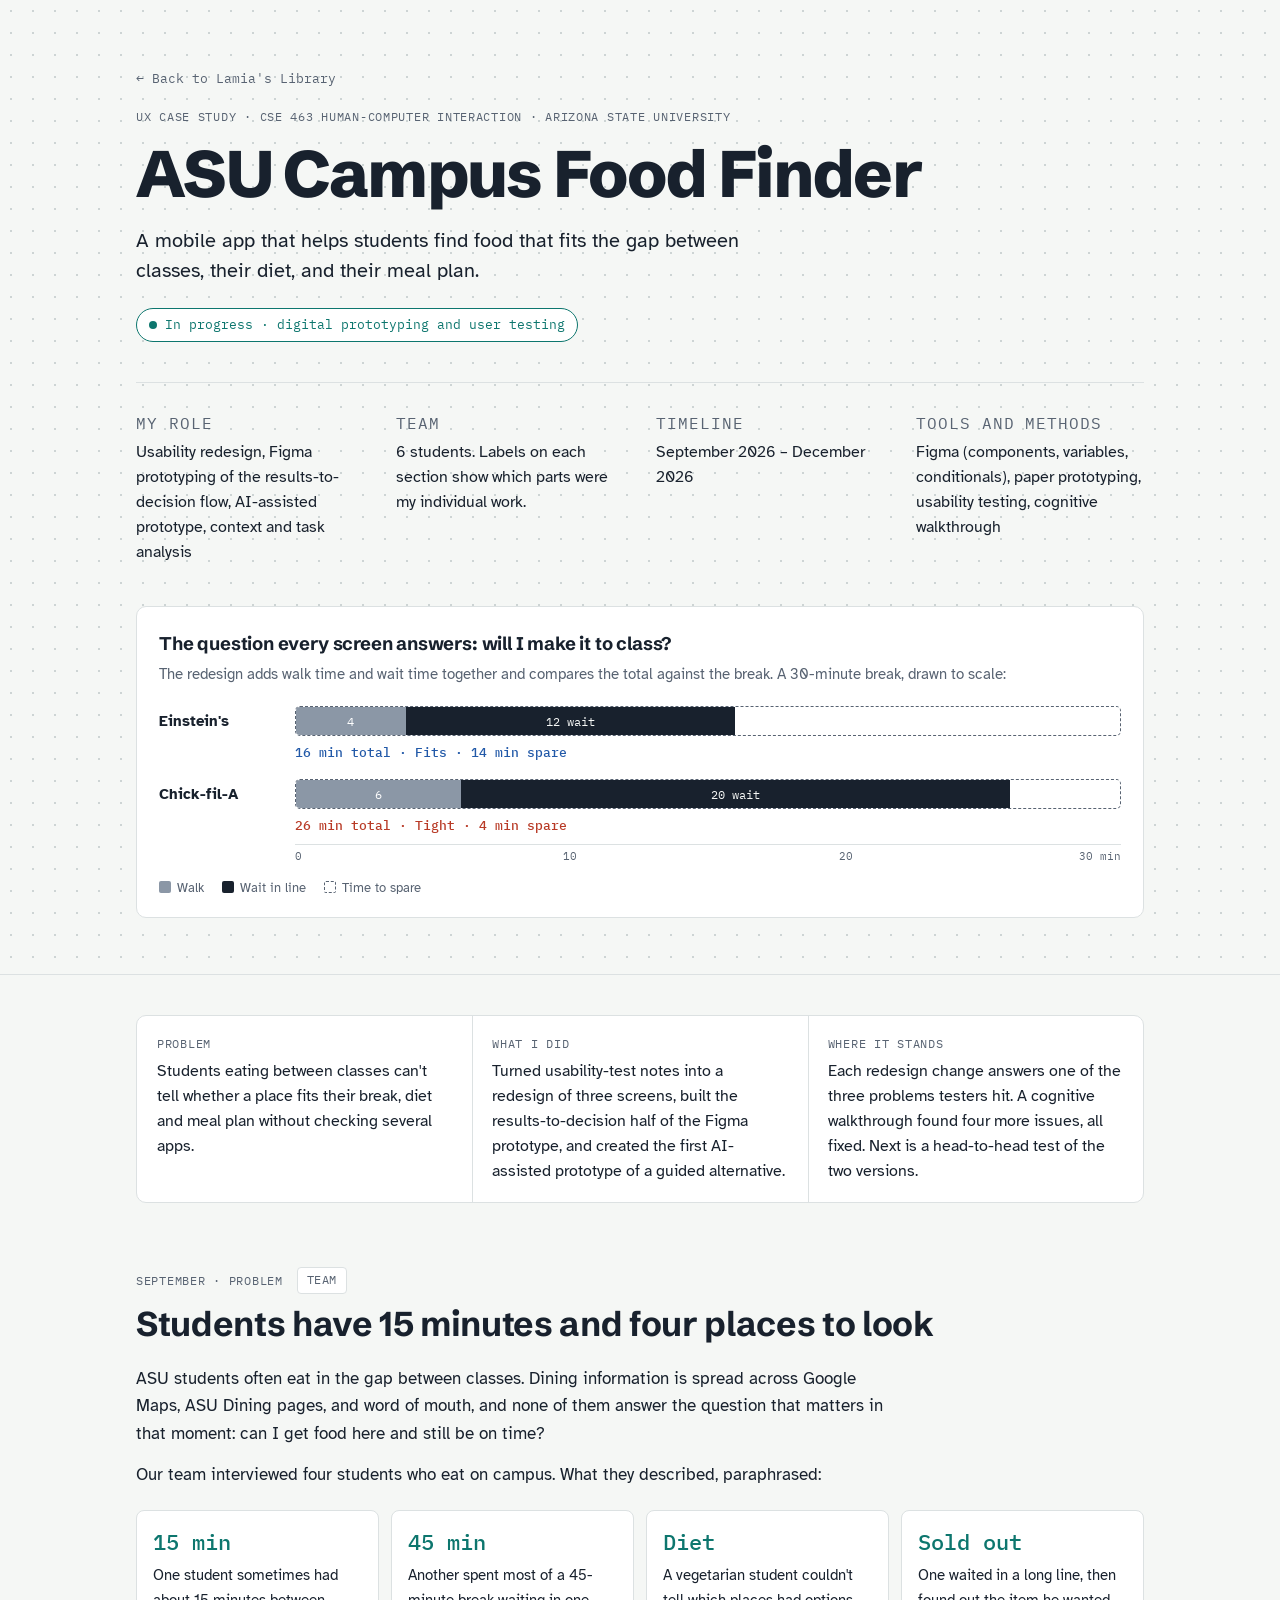
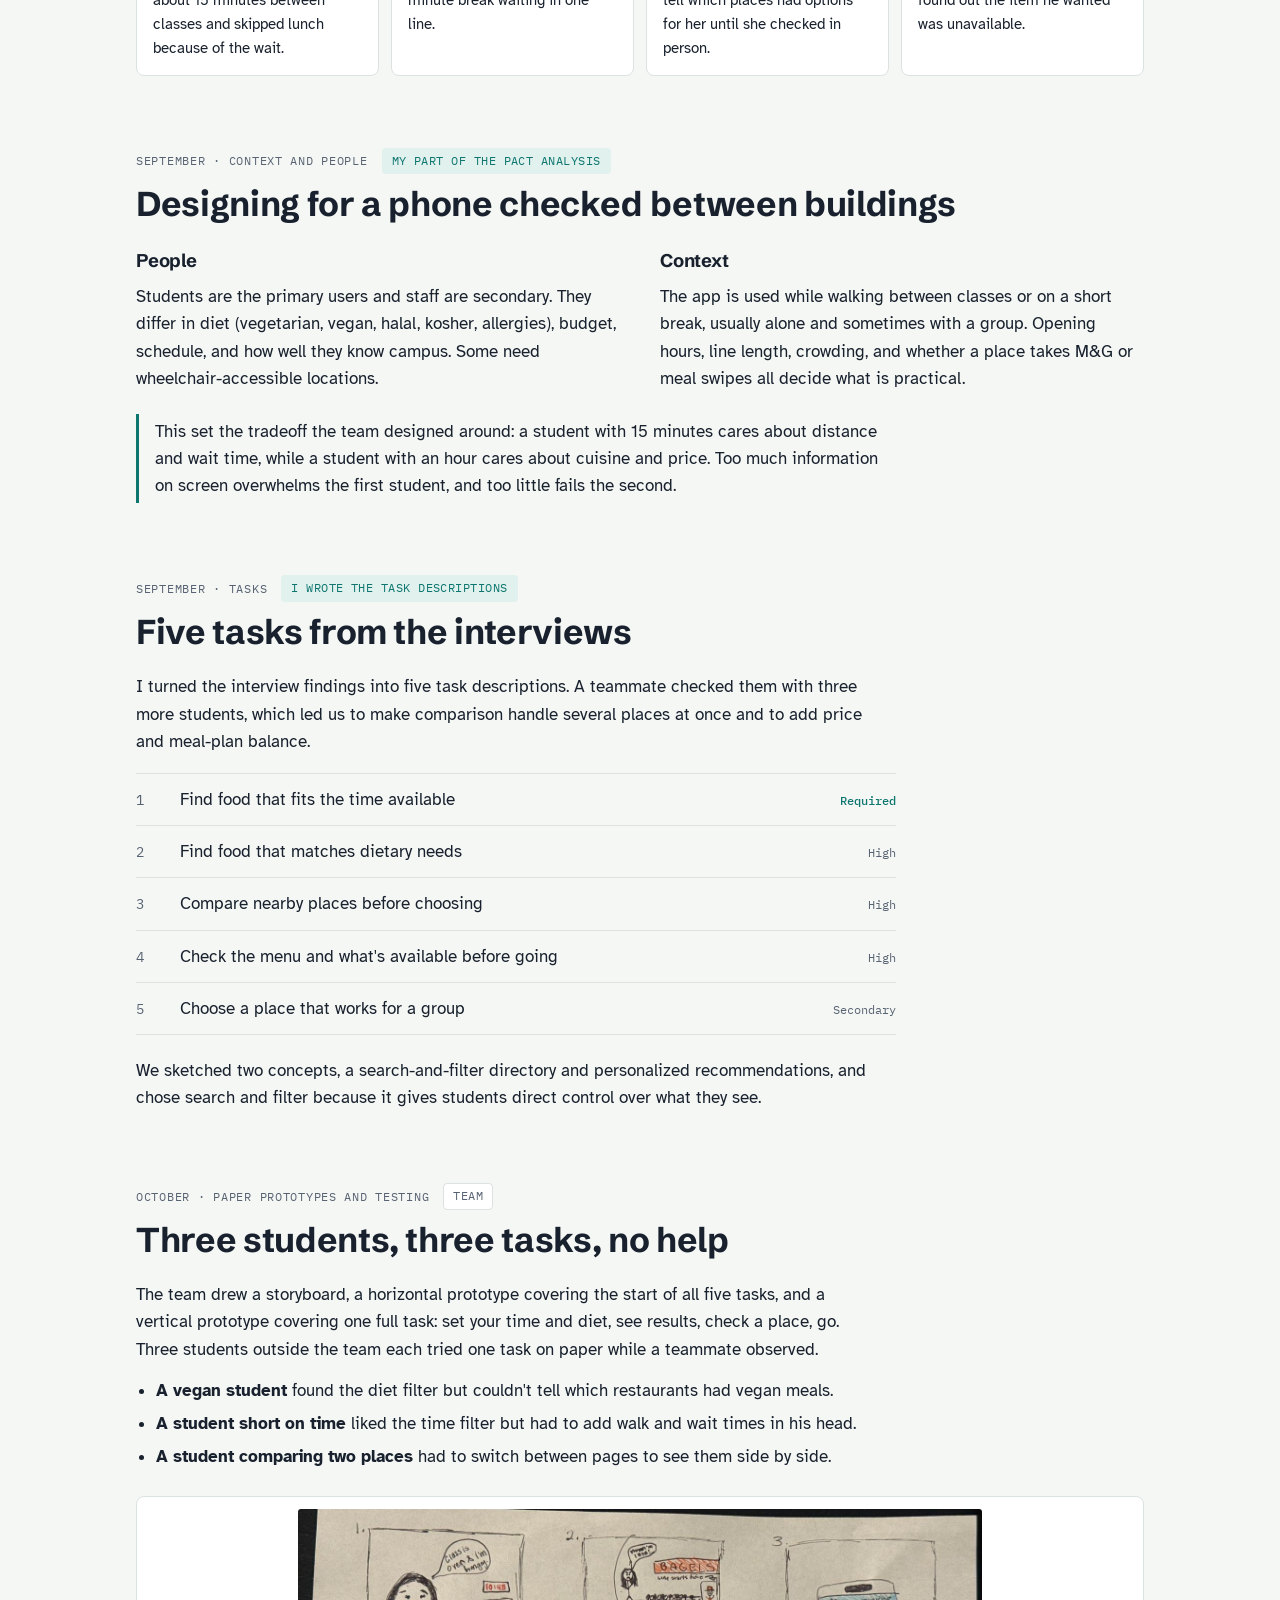
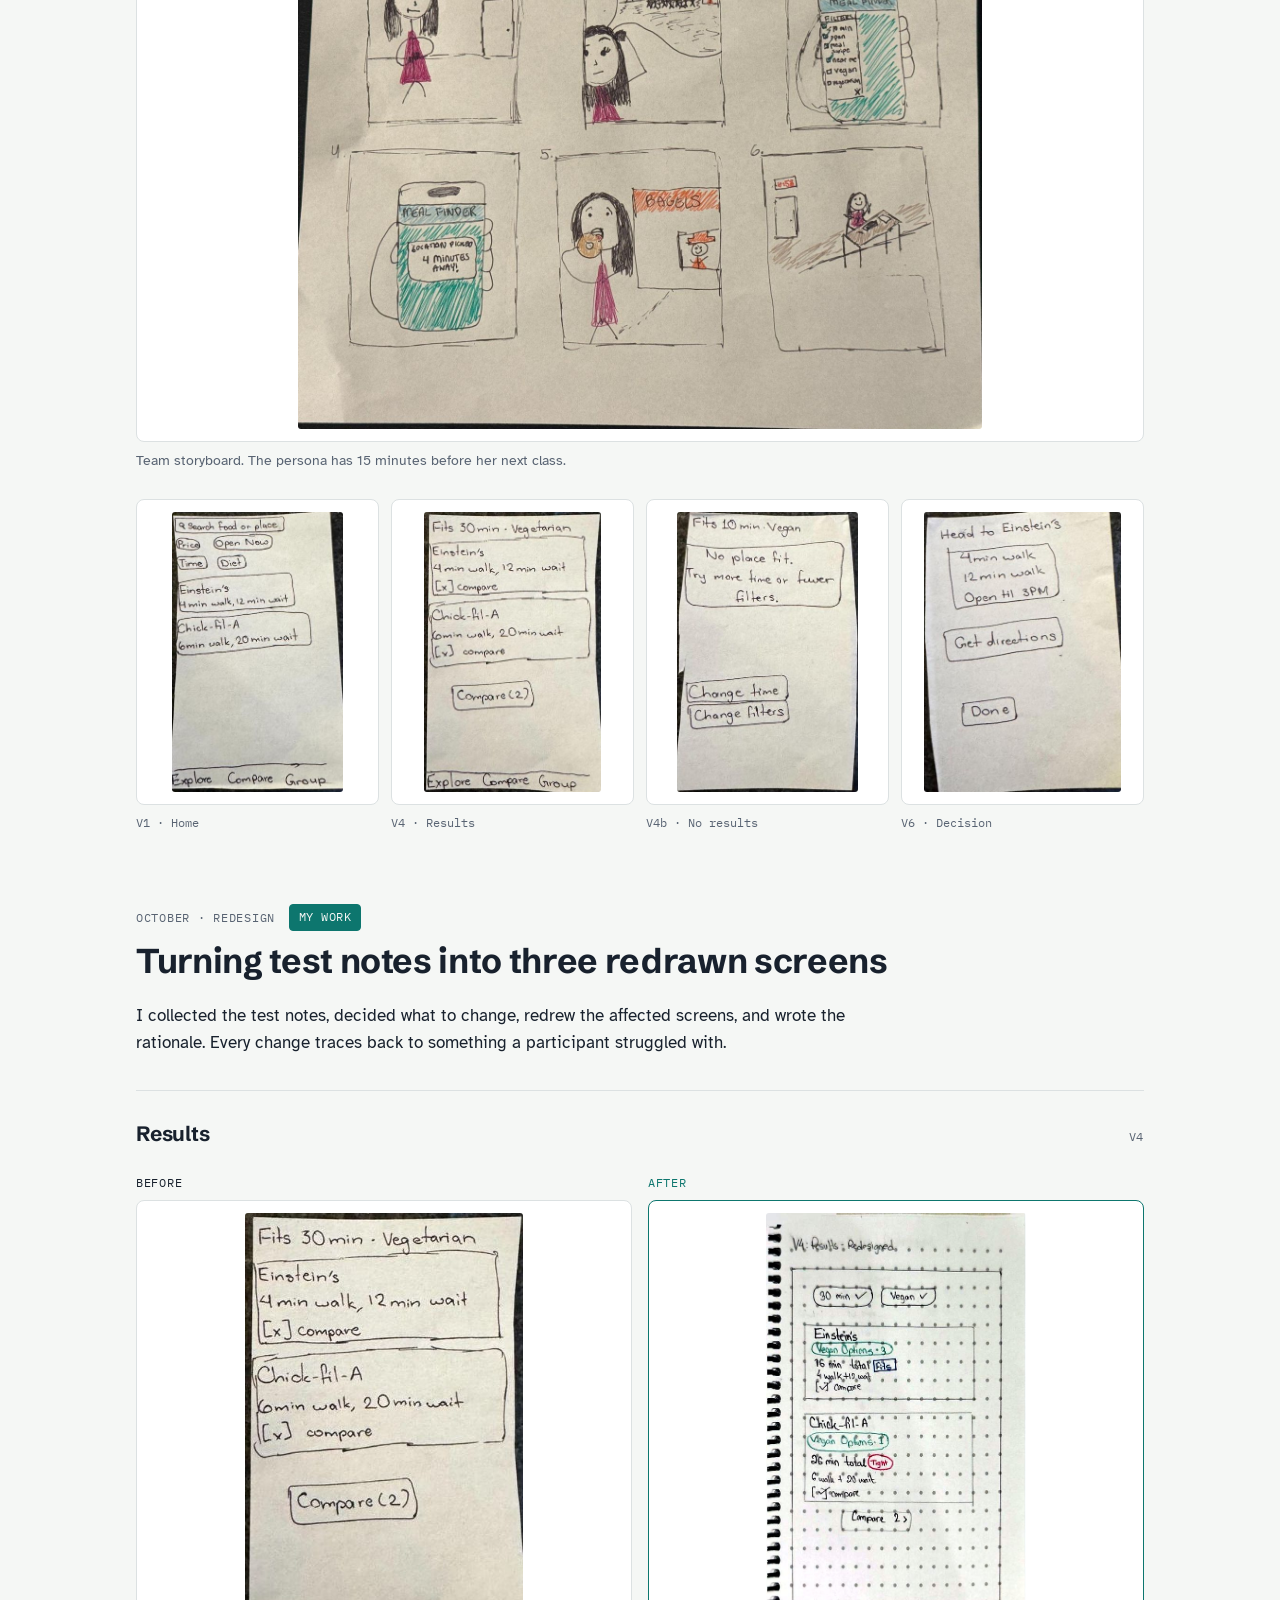
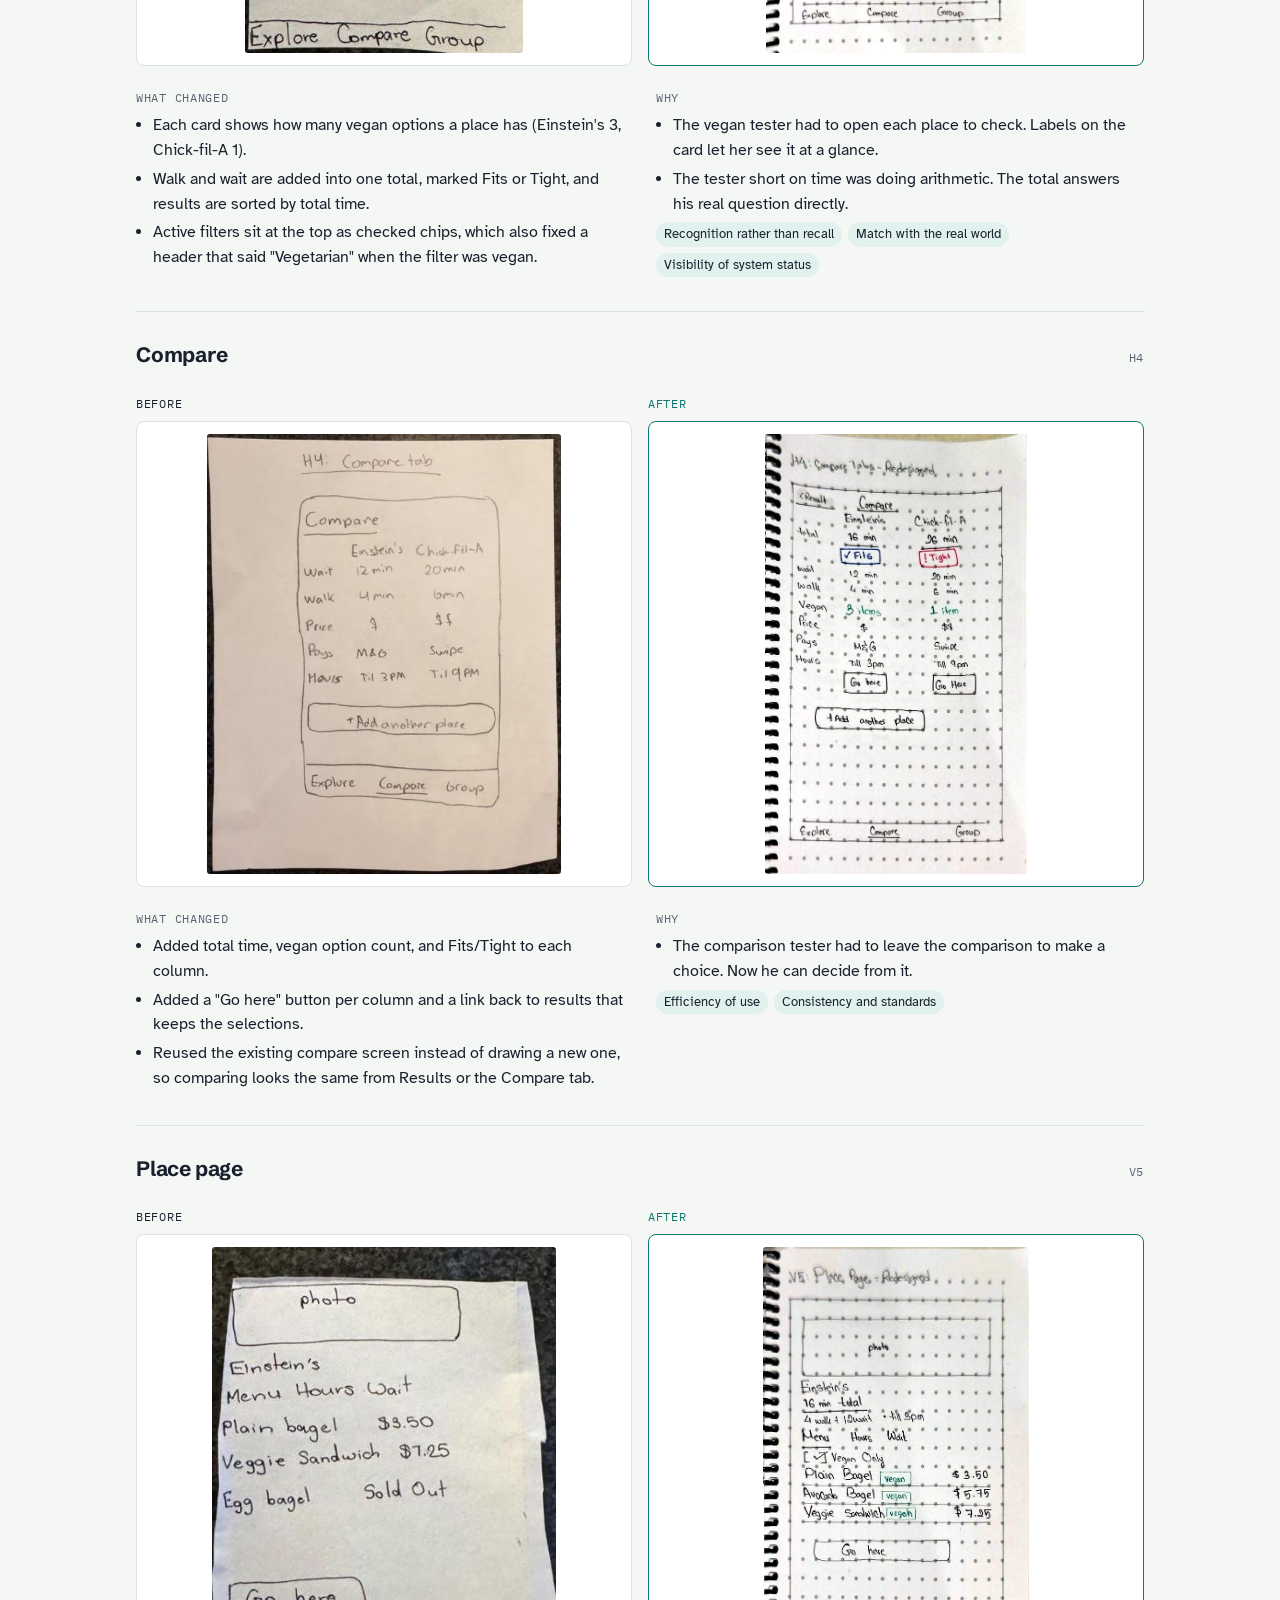
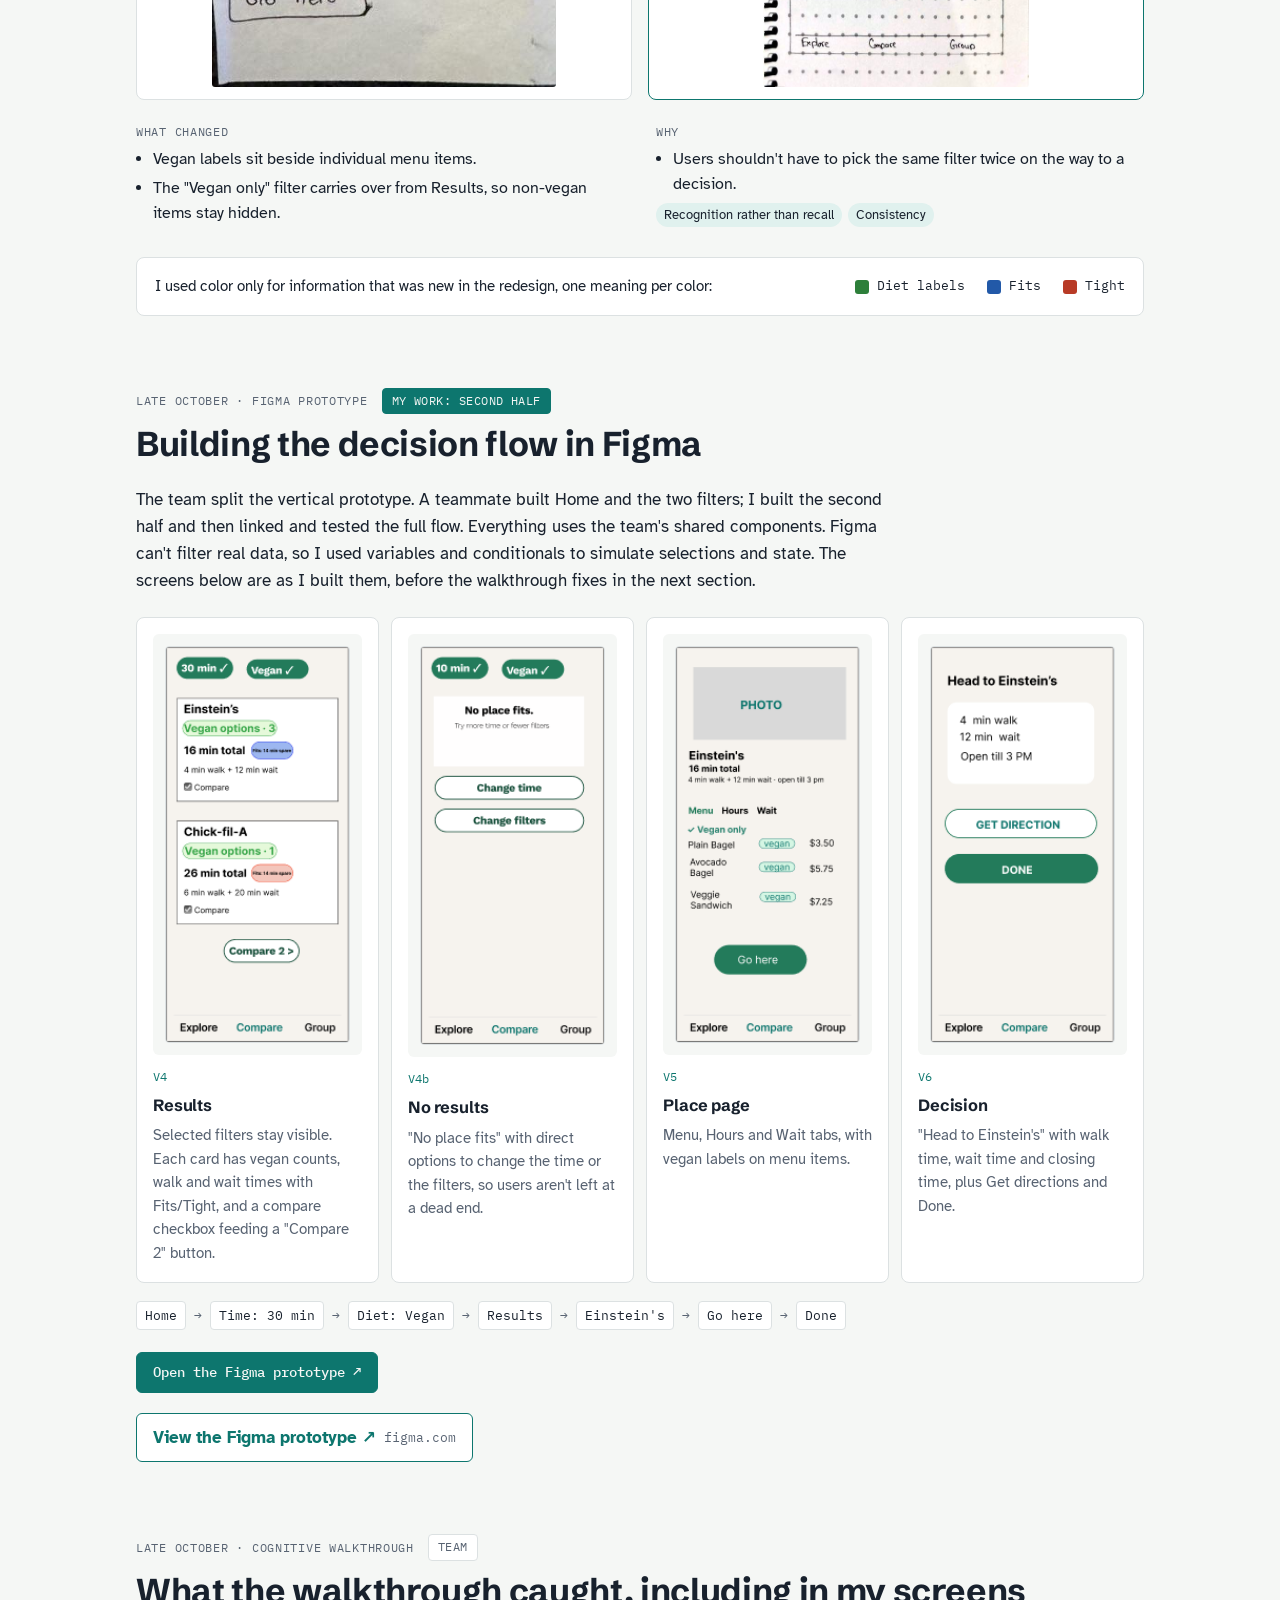
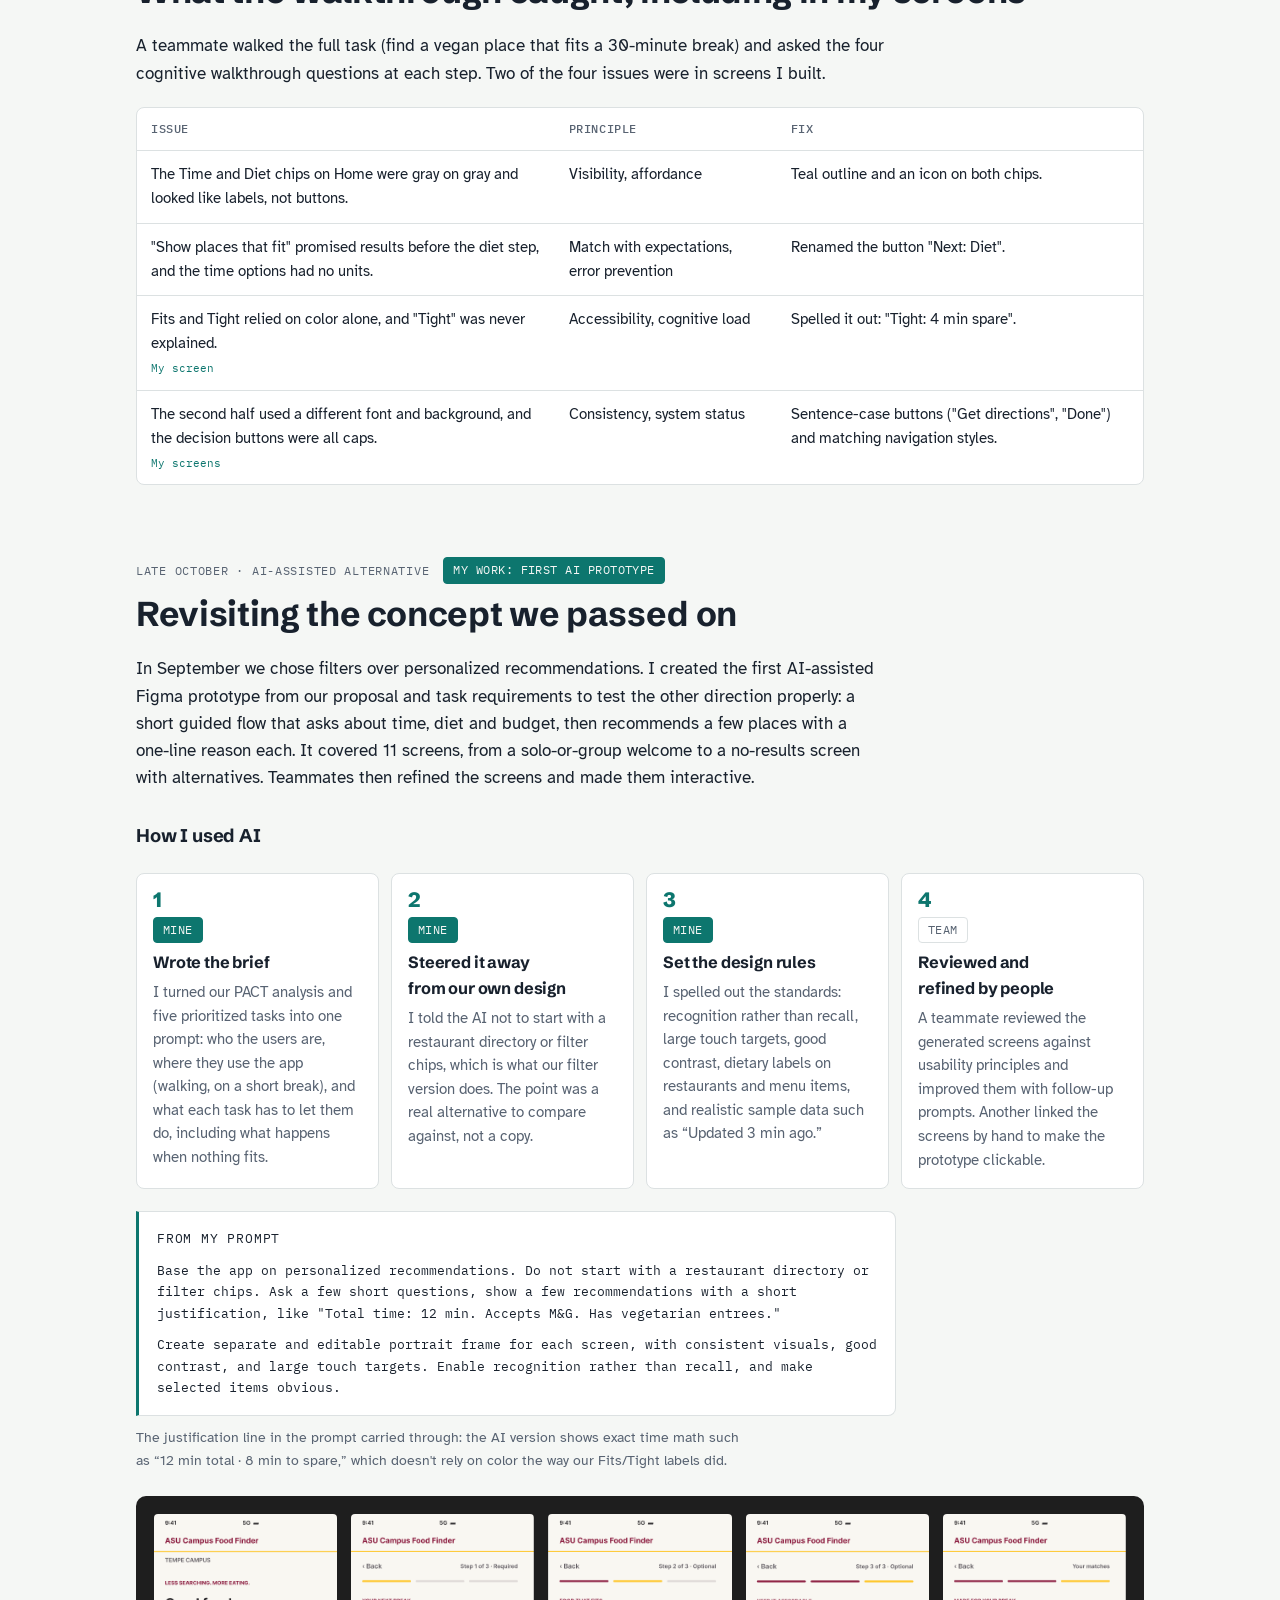
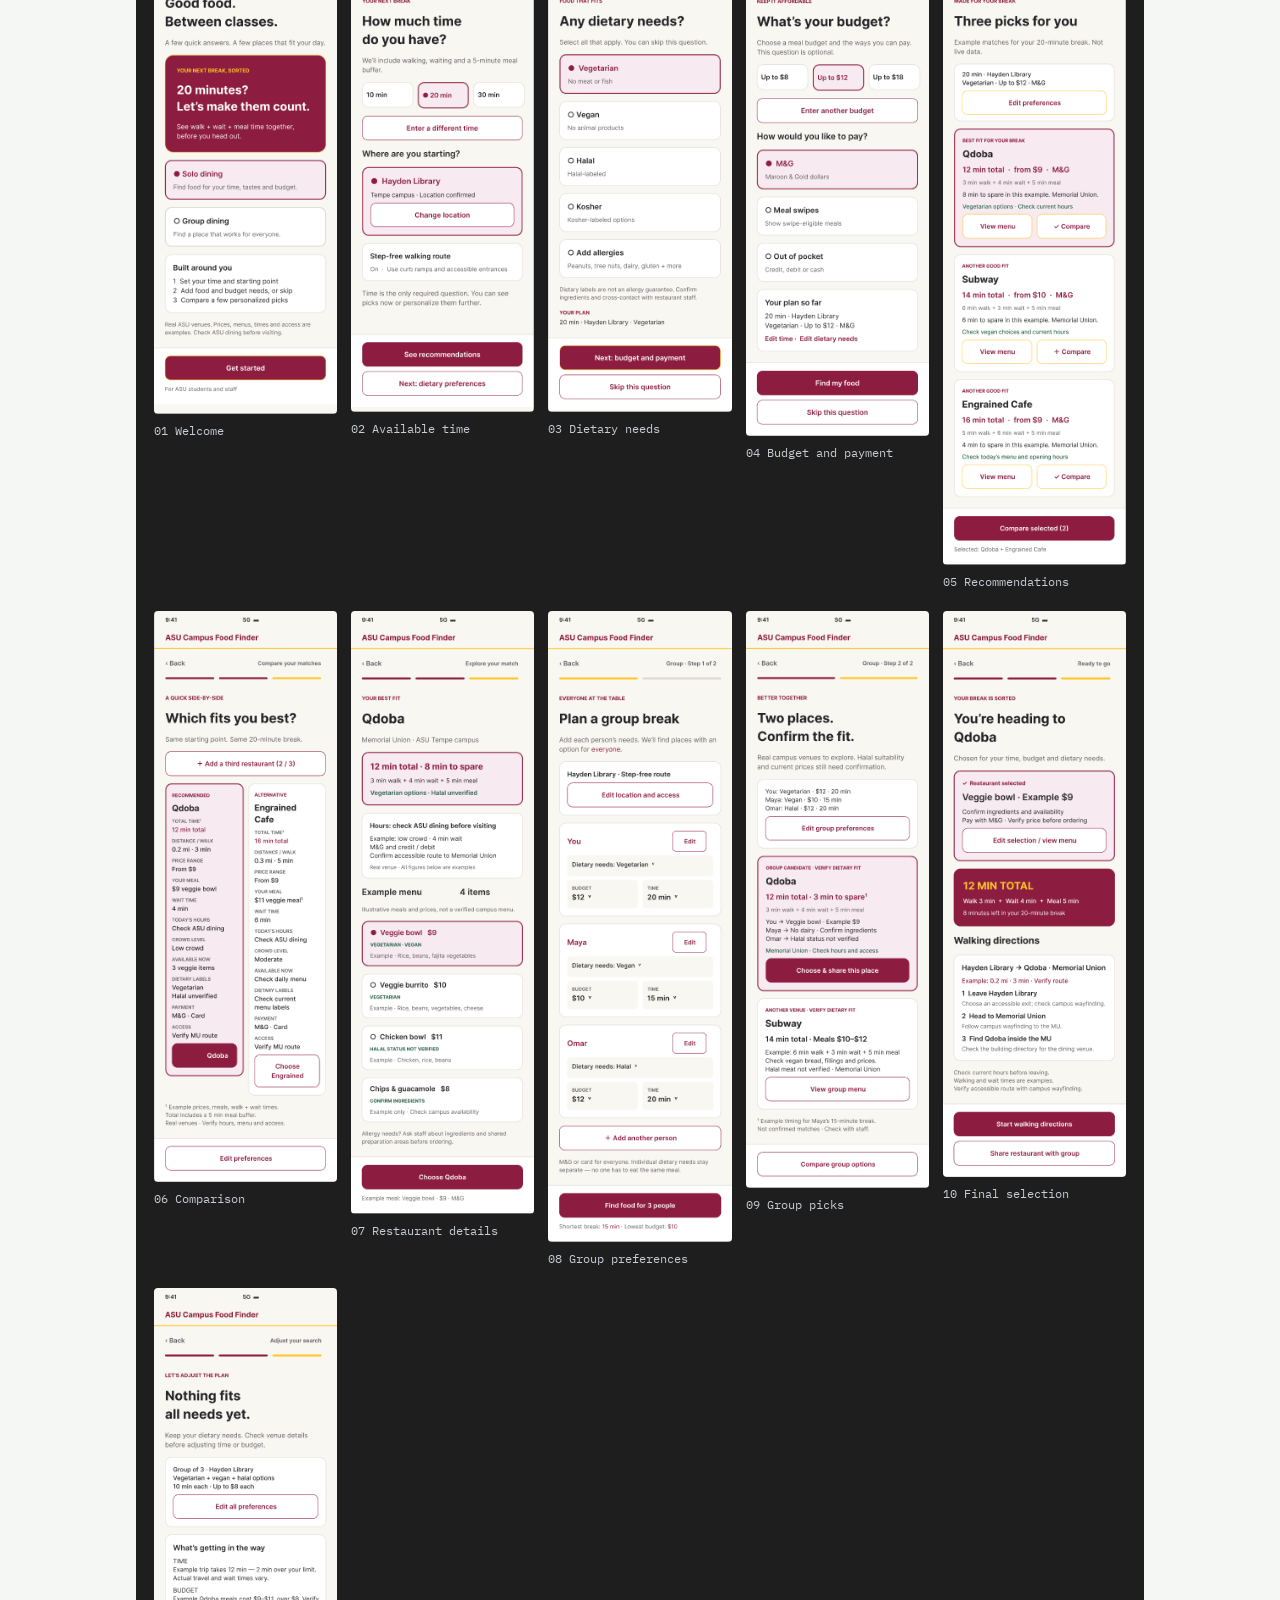
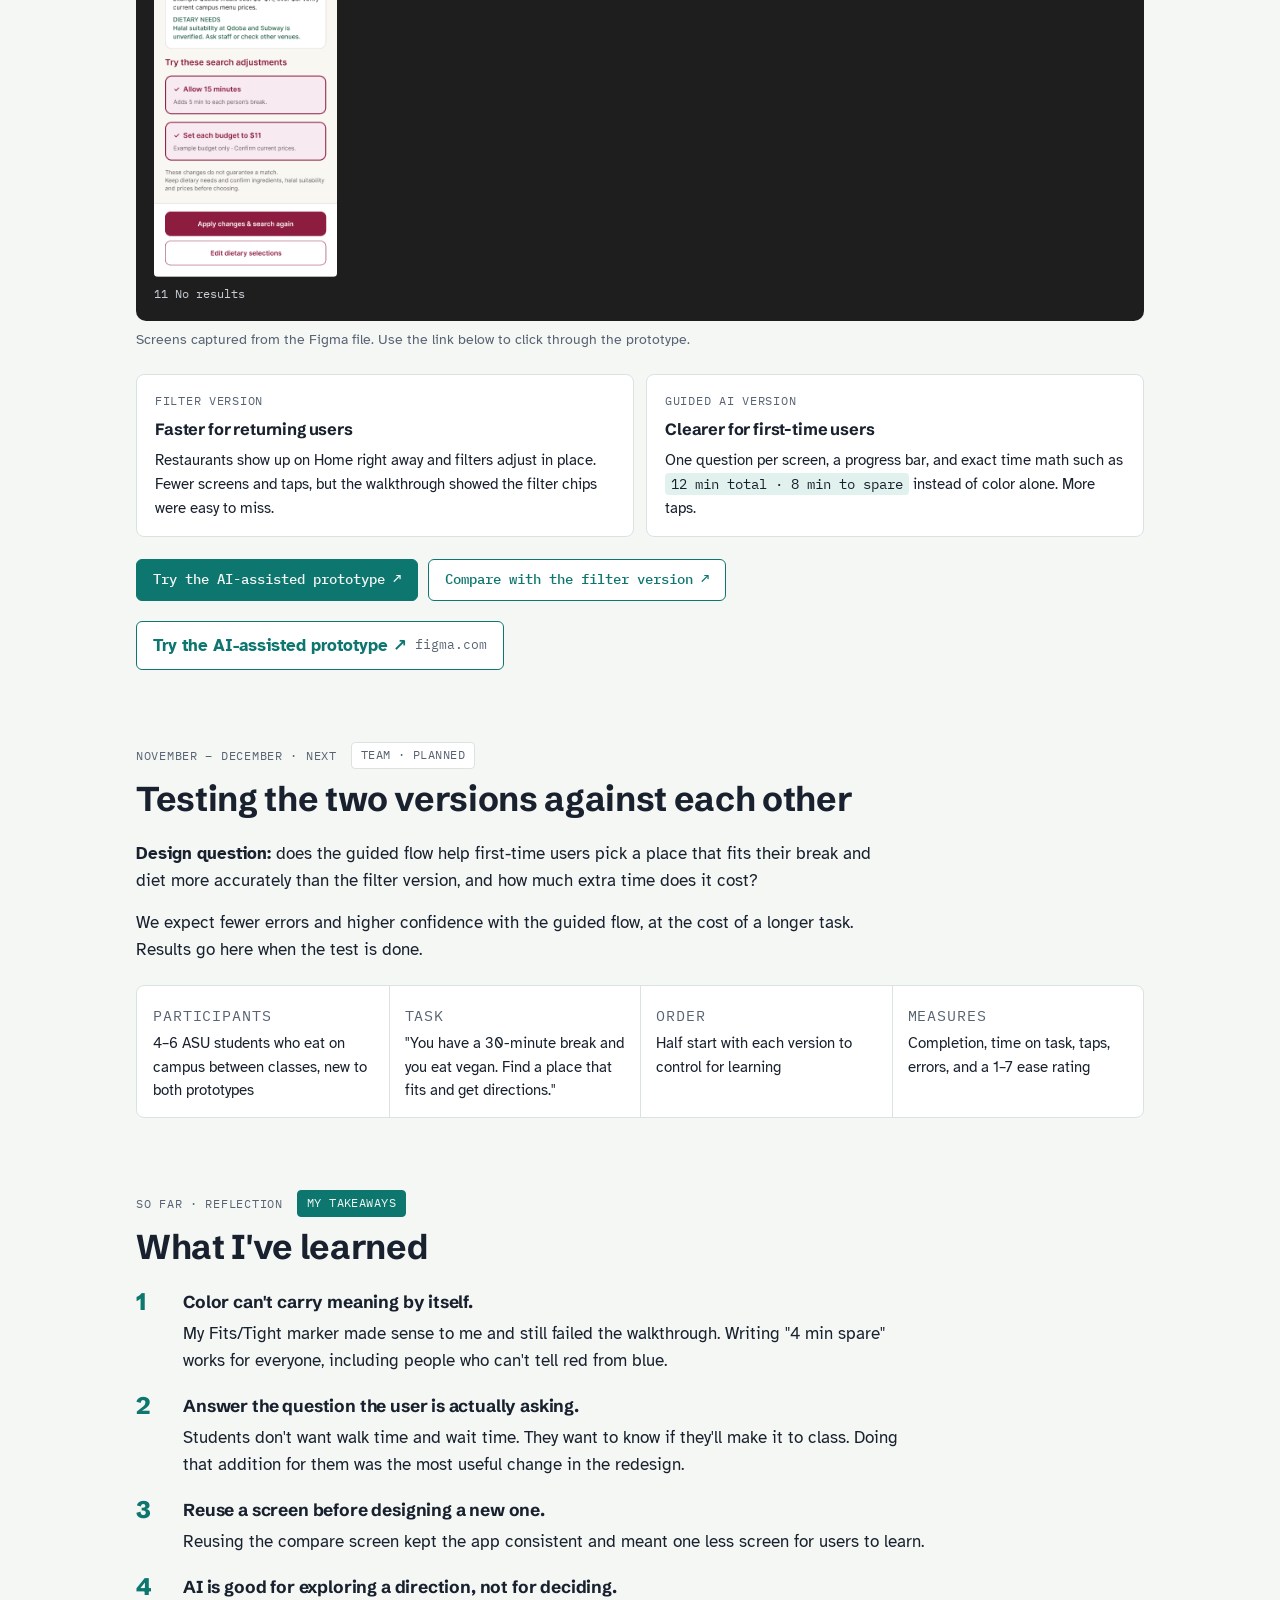
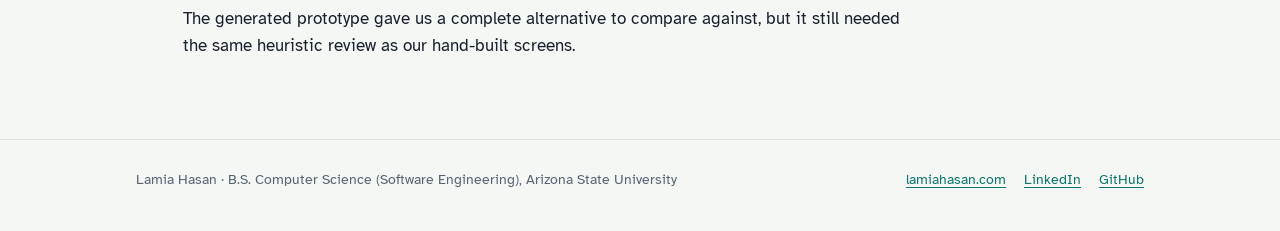
==== commit 0af88176: "Add files via upload" ====
--- a/food-finder/index.html
+++ b/food-finder/index.html
@@ -185,6 +185,14 @@
 .screen .shot img { display: block; width: 100%; max-width: 200px; height: auto; border: 1px solid var(--rule); border-radius: 4px; }
 .screen h3 { font-size: 1.02rem; }
 .screen p { font-size: 0.92rem; color: var(--muted); }
+.aiproc { display: grid; grid-template-columns: repeat(auto-fit, minmax(220px, 1fr)); gap: 12px; margin-top: 22px; }
+.aiproc .screen .step { font-family: var(--f-display); font-weight: 800; font-size: 1.3rem; color: var(--accent); line-height: 1; }
+.aiproc .screen .who { justify-self: start; }
+.prompt { margin-top: 22px; max-width: 760px; background: var(--surface); border: 1px solid var(--rule); border-left: 3px solid var(--accent); border-radius: 0 8px 8px 0; padding: 16px 18px; }
+.prompt p { font-family: var(--f-mono); font-size: 0.84rem; line-height: 1.6; color: var(--ink); margin: 0; }
+.prompt p + p { margin-top: 10px; }
+.prompt .label { margin-bottom: 8px; }
+@media print { .aiproc .screen, .prompt { break-inside: avoid; } }
 .flow { margin-top: 18px; font-family: var(--f-mono); font-size: 0.82rem; color: var(--muted); display: flex; flex-wrap: wrap; gap: 6px 8px; align-items: center; }
 .flow span { background: var(--surface); border: 1px solid var(--rule); border-radius: 4px; padding: 3px 8px; color: var(--ink); }
 .links-row { display: flex; flex-wrap: wrap; gap: 10px; margin-top: 22px; }
@@ -538,6 +546,19 @@
     <div class="prose col">
       <p>In September we chose filters over personalized recommendations. I created the first AI-assisted Figma prototype from our proposal and task requirements to test the other direction properly: a short guided flow that asks about time, diet and budget, then recommends a few places with a one-line reason each. It covered 11 screens, from a solo-or-group welcome to a no-results screen with alternatives. Teammates then refined the screens and made them interactive.</p>
     </div>
+    <h3 style="margin-top:30px">How I used AI</h3>
+    <div class="aiproc">
+      <div class="screen"><span class="step">1</span><span class="who mine">Mine</span><h3>Wrote the brief</h3><p>I turned our PACT analysis and five prioritized tasks into one prompt: who the users are, where they use the app (walking, on a short break), and what each task has to let them do, including what happens when nothing fits.</p></div>
+      <div class="screen"><span class="step">2</span><span class="who mine">Mine</span><h3>Steered it away from our own design</h3><p>I told the AI not to start with a restaurant directory or filter chips, which is what our filter version does. The point was a real alternative to compare against, not a copy.</p></div>
+      <div class="screen"><span class="step">3</span><span class="who mine">Mine</span><h3>Set the design rules</h3><p>I spelled out the standards: recognition rather than recall, large touch targets, good contrast, dietary labels on restaurants and menu items, and realistic sample data such as “Updated 3 min ago.”</p></div>
+      <div class="screen"><span class="step">4</span><span class="who team">Team</span><h3>Reviewed and refined by people</h3><p>A teammate reviewed the generated screens against usability principles and improved them with follow-up prompts. Another linked the screens by hand to make the prototype clickable.</p></div>
+    </div>
+    <div class="prompt">
+      <p class="label">From my prompt</p>
+      <p>Base the app on personalized recommendations. Do not start with a restaurant directory or filter chips. Ask a few short questions, show a few recommendations with a short justification, like "Total time: 12 min. Accepts M&amp;G. Has vegetarian entrees."</p>
+      <p>Create separate and editable portrait frame for each screen, with consistent visuals, good contrast, and large touch targets. Enable recognition rather than recall, and make selected items obvious.</p>
+    </div>
+    <p class="note" style="font-size:0.9rem;color:var(--muted);margin-top:10px;max-width:68ch">The justification line in the prompt carried through: the AI version shows exact time math such as “12 min total · 8 min to spare,” which doesn't rely on color the way our Fits/Tight labels did.</p>
     <div class="shots" role="list" aria-label="AI-assisted prototype screens">
       <figure role="listitem"><img src="img/ai-01.png" width="216" height="590" alt="Welcome screen with the headline Good food. Between classes., a 20-minutes callout, and Solo dining or Group dining options."><figcaption>01 Welcome</figcaption></figure>
       <figure role="listitem"><img src="img/ai-02.png" width="217" height="590" alt="Step 1 of 3, required: How much time do you have? with 10, 20 and 30 minute options, starting location Hayden Library, and a step-free route toggle."><figcaption>02 Available time</figcaption></figure>
